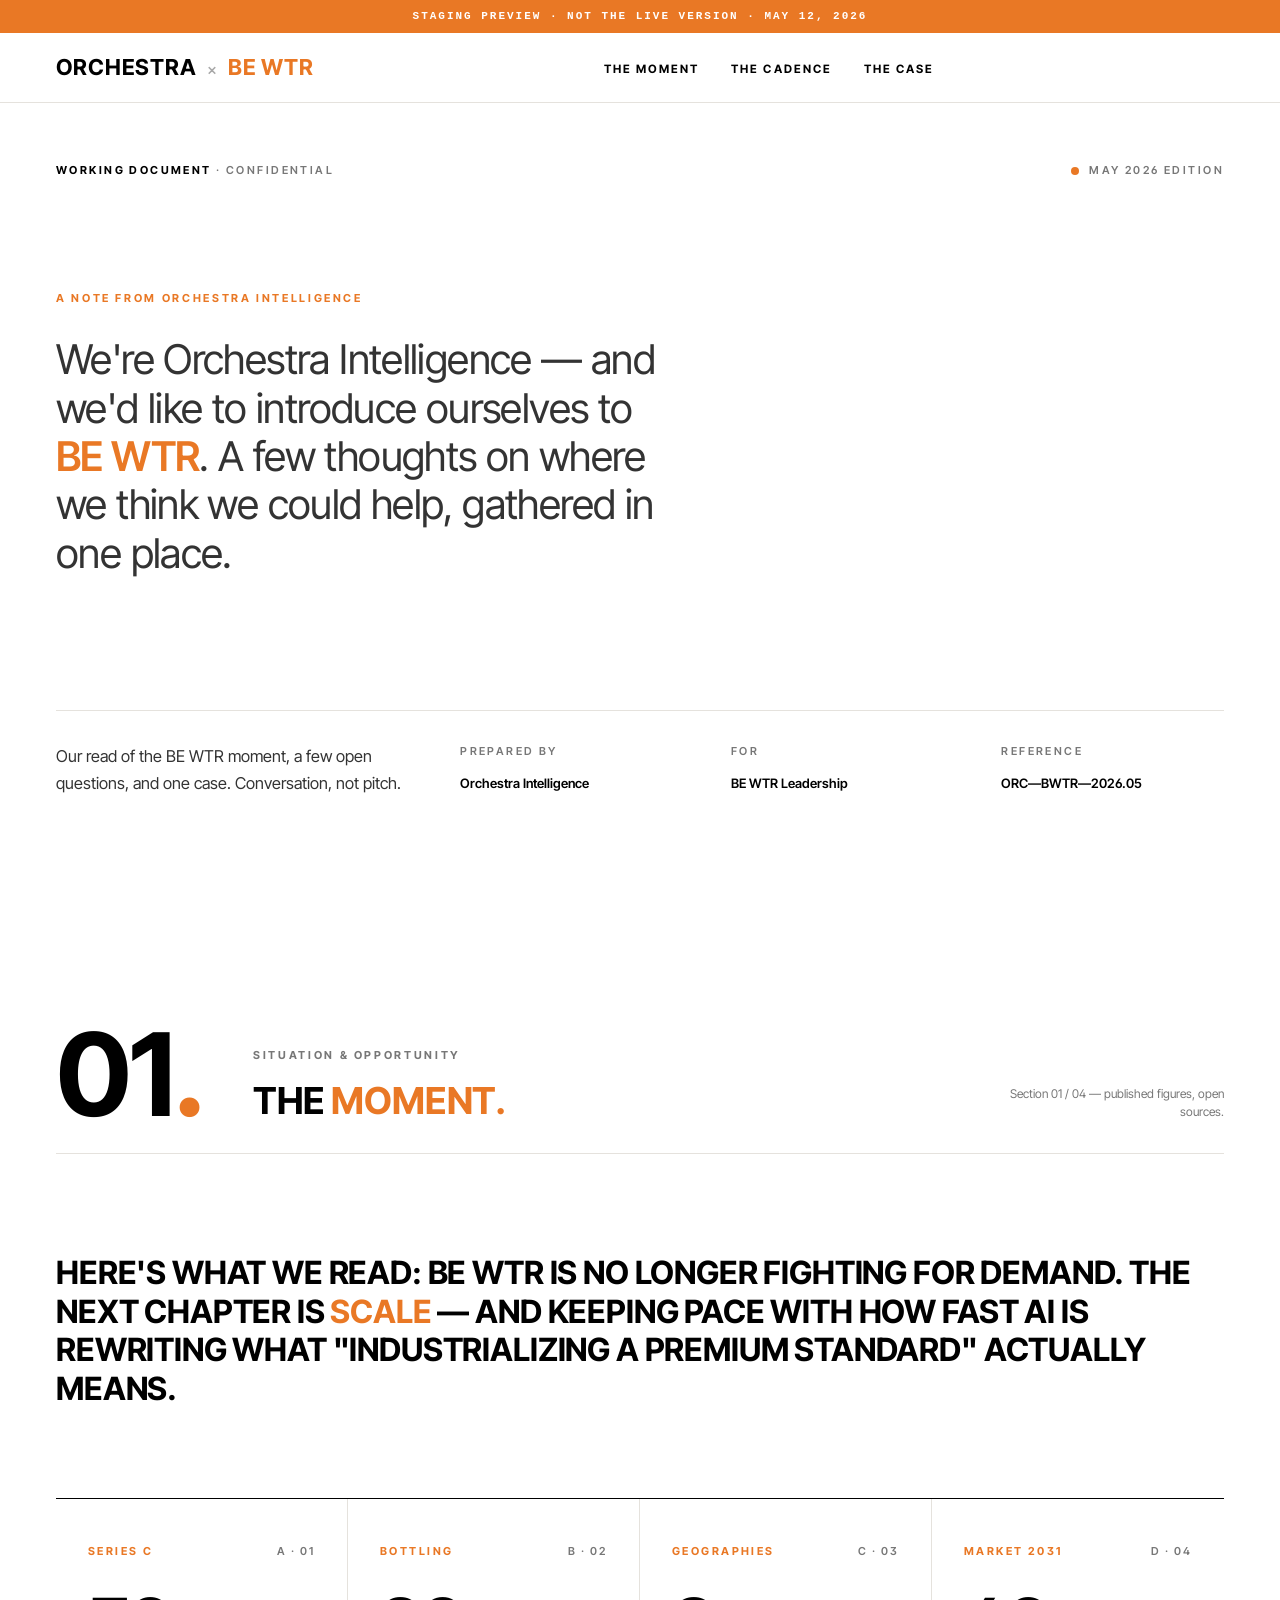
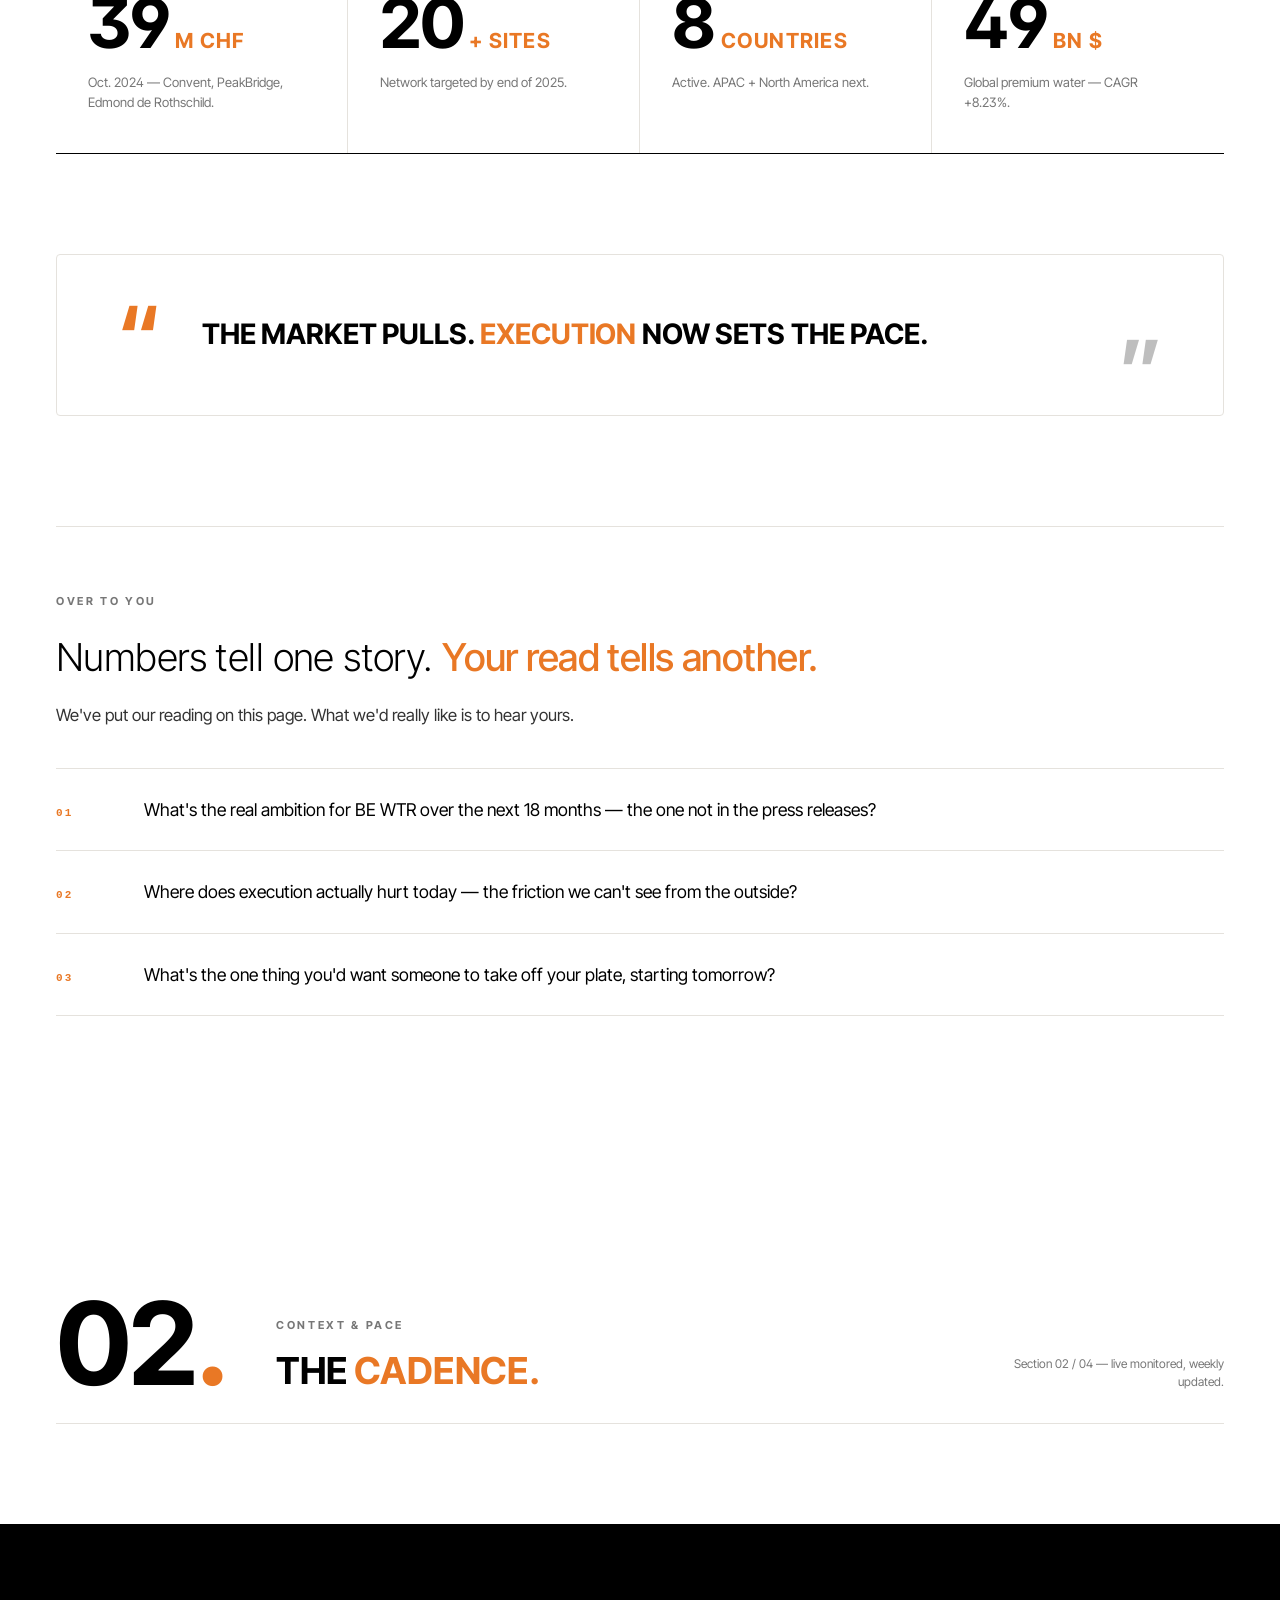
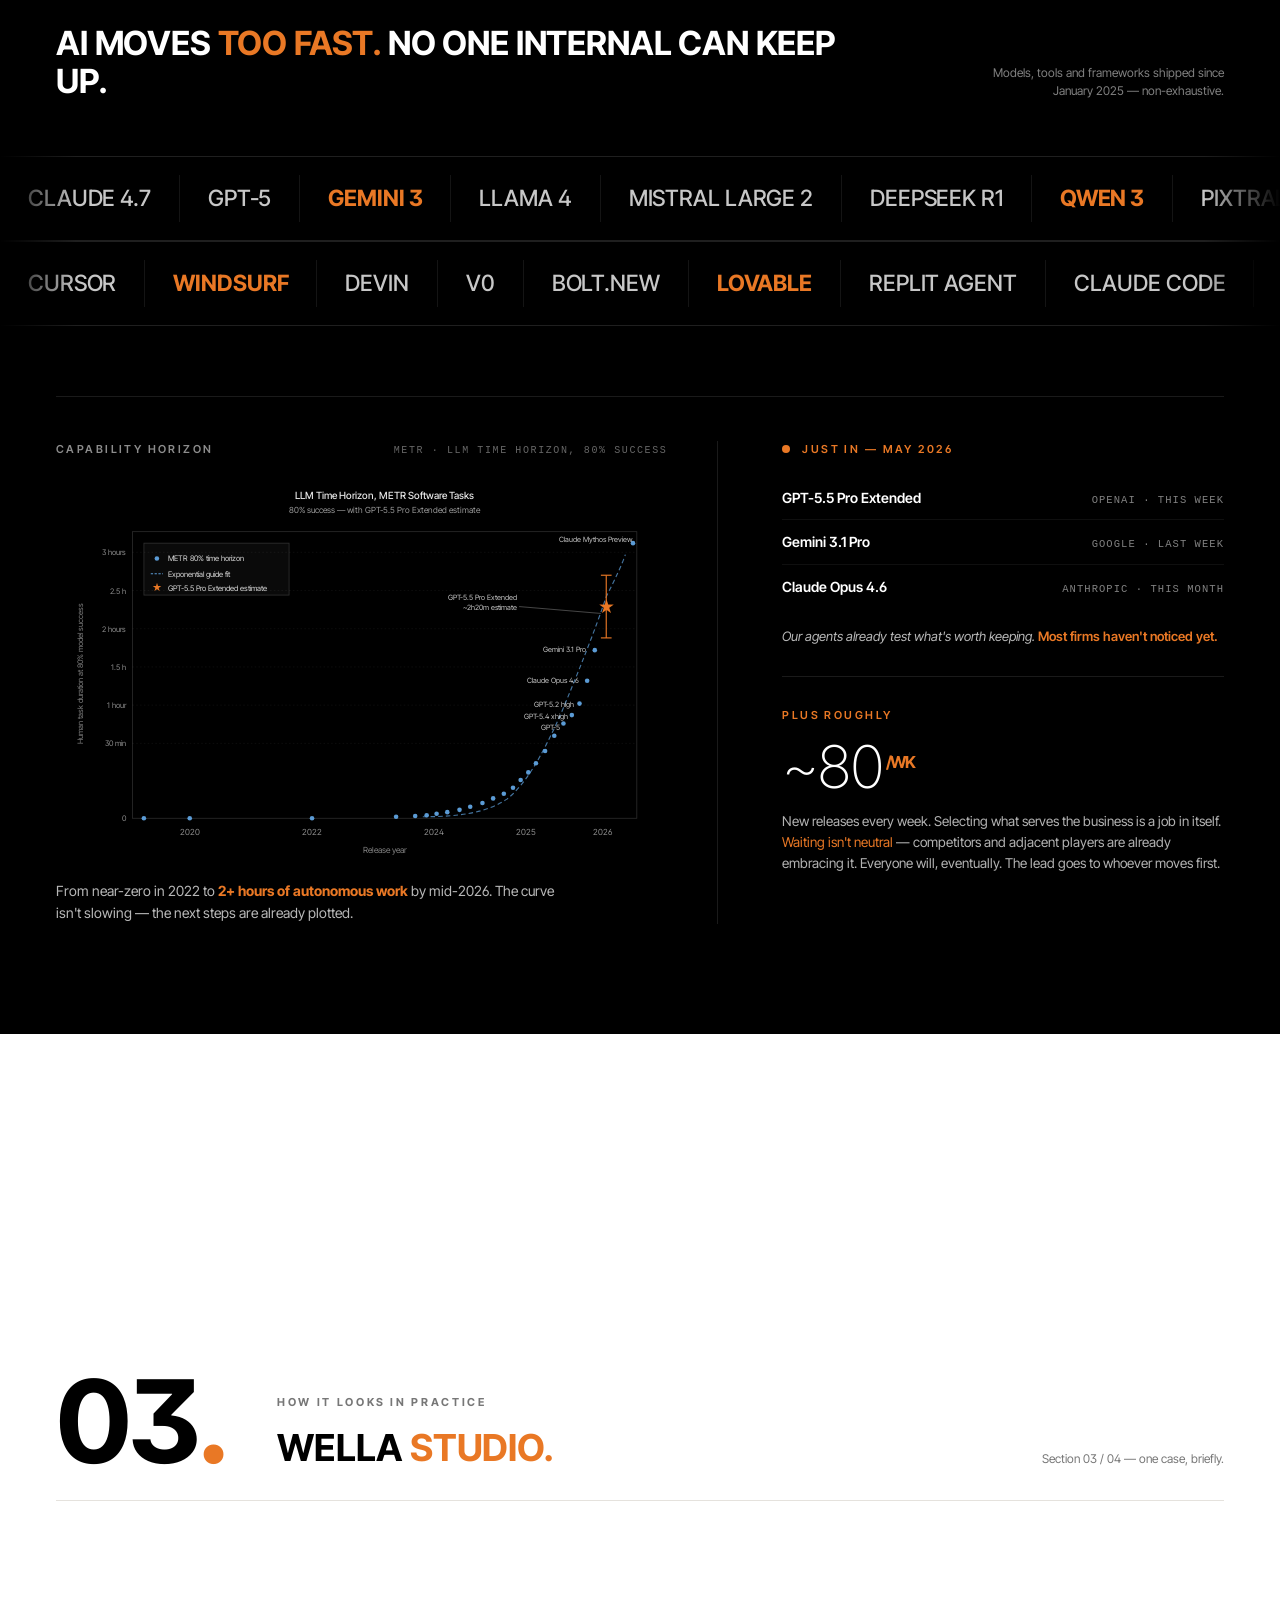
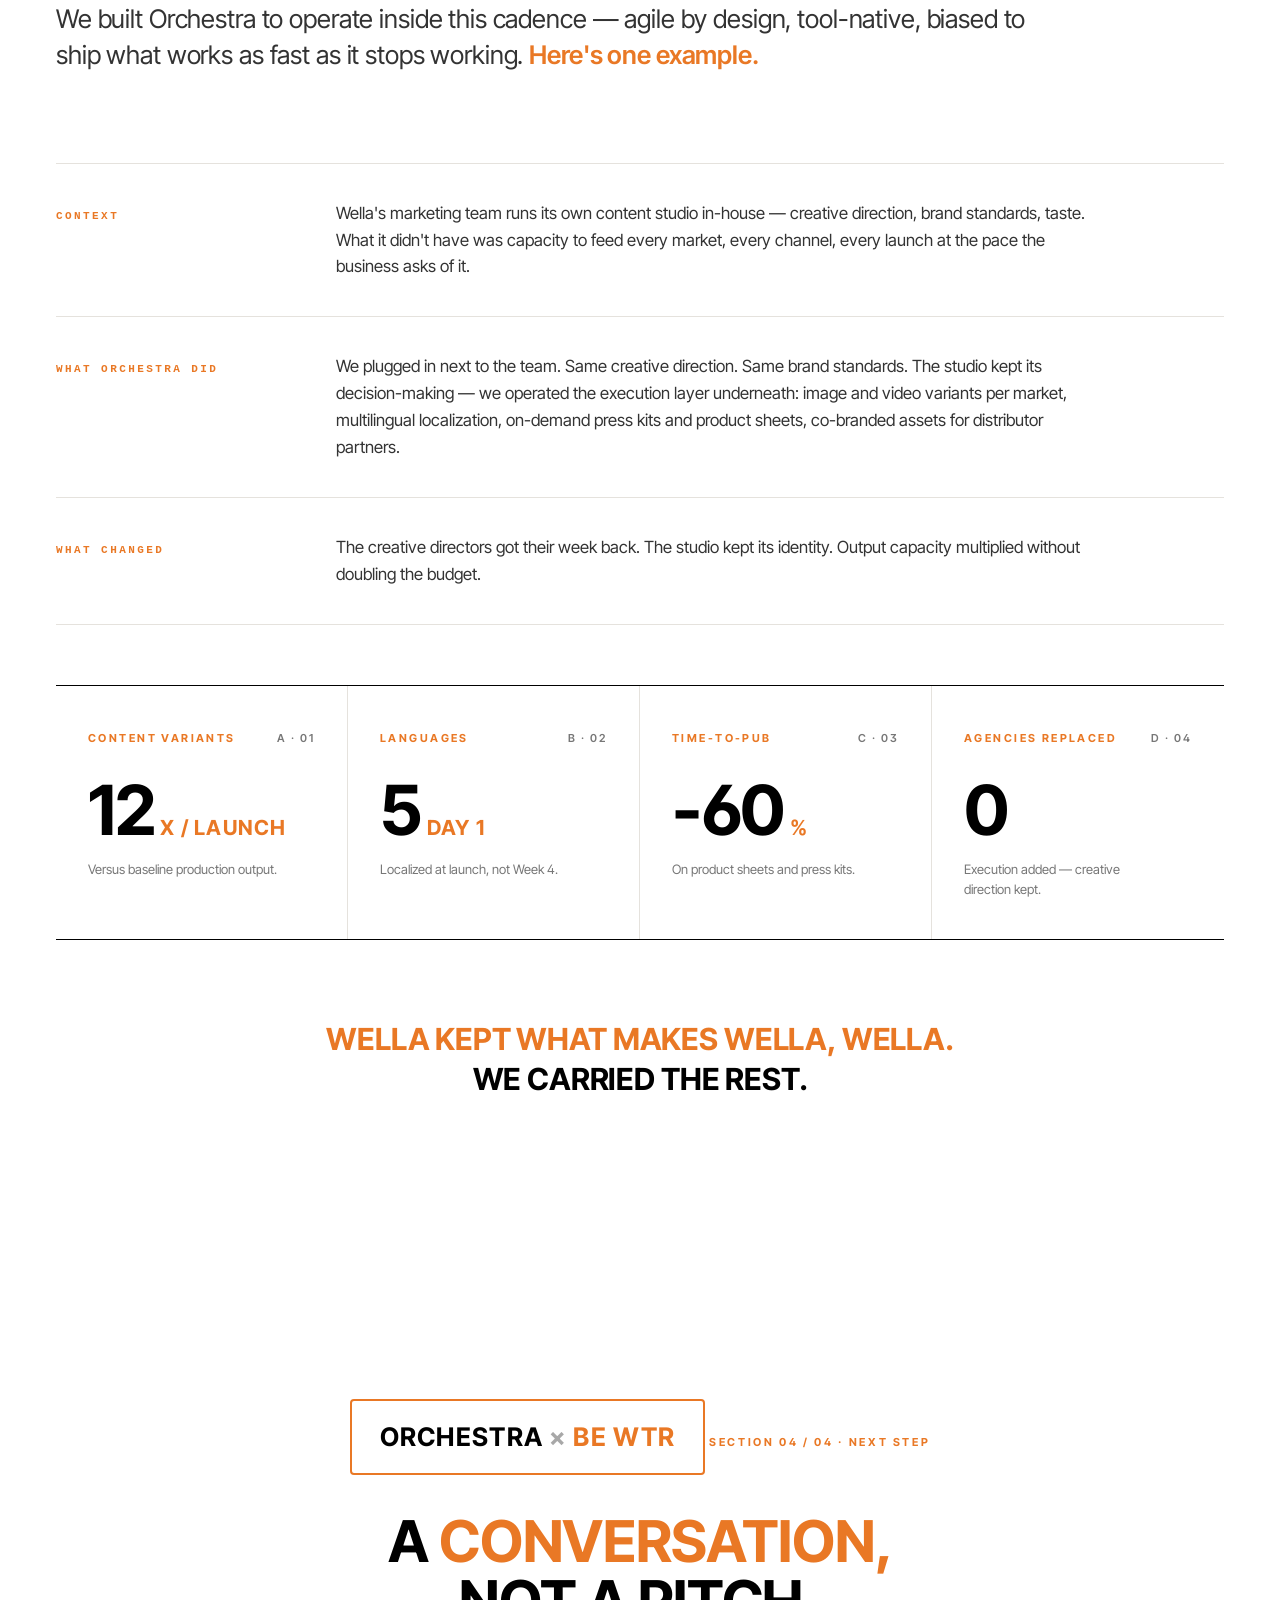
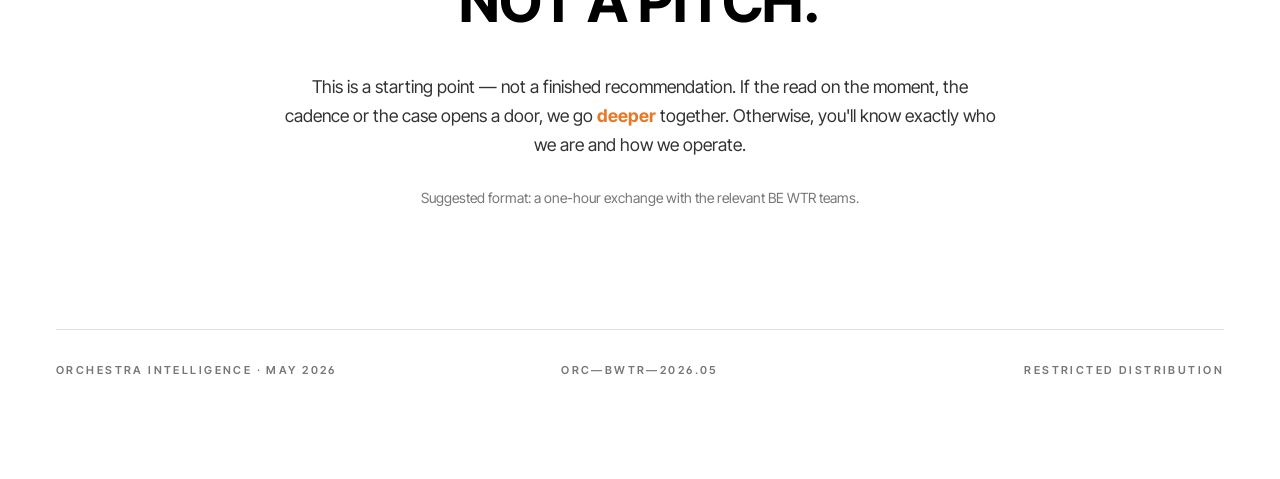
==== staging.html @ feaa6db1 "staging: new 4-block structure (Moment+open Q, Cadence, Wella Studio case, Conversation)" ====
<!DOCTYPE html>
<html lang="en">
<head>
<meta charset="UTF-8">
<meta name="viewport" content="width=device-width, initial-scale=1.0">
<title>Orchestra × BE WTR — Staging</title>
<link rel="preconnect" href="https://fonts.googleapis.com">
<link rel="preconnect" href="https://fonts.gstatic.com" crossorigin>
<link href="https://fonts.googleapis.com/css2?family=Inter+Tight:wght@300;400;500;600;700;800&display=swap" rel="stylesheet">
<link rel="stylesheet" href="styles.css">
<style>
  .hero-visual {
    background: #111 url("bewtr-hero-cropped.png") center 30% / cover no-repeat !important;
  }
  .hero-visual::before, .hero-visual .bottle, .hero-visual .glass { display: none !important; }
  .hero-visual .ph-tag { background: rgba(255,255,255,0.92); color: #000; }

  .hero-title--soft {
    font-weight: 400 !important;
    text-transform: none !important;
    font-size: clamp(1.8rem, 3.2vw, 3rem) !important;
    line-height: 1.18 !important;
    letter-spacing: -0.015em !important;
    max-width: 920px;
    color: var(--ink-soft) !important;
  }
  .hero-title--soft .accent {
    font-weight: 600 !important;
    color: var(--orange) !important;
  }

  /* === STAGING-ONLY ADDITIONS === */
  /* Open question (end of Moment) */
  .open-question { margin-top: 110px; padding-top: 60px; border-top: 1px solid var(--line); }
  .open-question .eyebrow { display: inline-block; margin-bottom: 24px; }
  .open-question h3 {
    font-family: 'Inter Tight', sans-serif;
    font-weight: 300;
    font-size: clamp(1.6rem, 3vw, 2.4rem);
    line-height: 1.2;
    letter-spacing: -0.015em;
    margin-bottom: 22px;
    color: var(--ink);
    max-width: 920px;
  }
  .open-question h3 .accent { color: var(--orange); font-weight: 500; }
  .open-question > p {
    font-size: 1.05rem;
    line-height: 1.55;
    color: var(--ink-soft);
    margin-bottom: 40px;
    max-width: 680px;
  }
  .open-question ul {
    list-style: none;
    border-top: 1px solid var(--line);
    margin: 0;
    padding: 0;
  }
  .open-question ul li {
    padding: 28px 0;
    border-bottom: 1px solid var(--line);
    display: grid;
    grid-template-columns: 60px 1fr;
    gap: 28px;
    align-items: baseline;
    font-size: 1.1rem;
    line-height: 1.45;
    color: var(--ink);
  }
  .open-question .q-num {
    font-family: 'JetBrains Mono', monospace;
    font-size: 11px;
    letter-spacing: 0.2em;
    color: var(--orange);
    font-weight: 700;
  }

  /* Why Orchestra transition */
  .why-orchestra {
    font-family: 'Inter Tight', sans-serif;
    font-size: clamp(1.2rem, 2vw, 1.6rem);
    font-weight: 400;
    line-height: 1.4;
    letter-spacing: -0.005em;
    color: var(--ink-soft);
    margin: 0 0 90px;
    max-width: 980px;
  }
  .why-orchestra .accent { color: var(--orange); font-weight: 600; }

  /* Case body */
  .case-body { margin: 0 0 60px; border-top: 1px solid var(--line); }
  .case-row {
    display: grid;
    grid-template-columns: 220px 1fr;
    gap: 60px;
    padding: 36px 0;
    border-bottom: 1px solid var(--line);
    align-items: baseline;
  }
  .case-row .case-lab {
    font-family: 'JetBrains Mono', monospace;
    font-size: 11px;
    letter-spacing: 0.22em;
    text-transform: uppercase;
    color: var(--orange);
    font-weight: 700;
  }
  .case-row p {
    font-size: 1.05rem;
    line-height: 1.6;
    color: var(--ink-soft);
    max-width: 760px;
    margin: 0;
  }

  /* Case closer */
  .case-closer {
    font-family: 'Inter Tight', sans-serif;
    font-size: clamp(1.4rem, 2.4vw, 1.9rem);
    font-weight: 700;
    text-transform: uppercase;
    letter-spacing: -0.005em;
    line-height: 1.3;
    text-align: center;
    max-width: 900px;
    margin: 80px auto 0;
    color: var(--ink);
  }
  .case-closer .accent { color: var(--orange); }

  /* Staging banner */
  .staging-banner {
    position: fixed; top: 0; left: 0; right: 0; z-index: 100;
    background: var(--orange);
    color: #fff;
    padding: 8px 56px;
    font-family: 'JetBrains Mono', monospace;
    font-size: 11px;
    letter-spacing: 0.18em;
    text-transform: uppercase;
    text-align: center;
    font-weight: 700;
  }
  body.has-staging-banner { padding-top: 32px; }
  .has-staging-banner .nav { top: 32px; }

  /* Mobile responsive */
  @media (max-width: 768px) {
    .open-question ul li { grid-template-columns: 40px 1fr; gap: 16px; }
    .case-row { grid-template-columns: 1fr; gap: 16px; }
  }
</style>
</head>
<body class="has-staging-banner">

<div class="staging-banner">STAGING PREVIEW · NOT THE LIVE VERSION · MAY 12, 2026</div>

<nav class="nav">
  <div class="brand">
    <span class="ork">ORCHESTRA</span>
    <span class="x">×</span>
    <span class="bw">BE WTR</span>
  </div>
  <ul>
    <li><a href="#moment" data-link="moment">The Moment</a></li>
    <li><a href="#cadence" data-link="cadence">The Cadence</a></li>
    <li><a href="#case" data-link="case">The Case</a></li>
  </ul>
  <span></span>
</nav>

<div class="wrap">

  <header class="hero">
    <div class="hero-top">
      <span class="crumb"><b>WORKING DOCUMENT</b> · CONFIDENTIAL</span>
      <span></span>
      <span class="live"><span class="pulse"></span>MAY 2026 EDITION</span>
    </div>

    <div class="hero-grid">
      <div>
        <span class="eyebrow" style="margin-bottom: 28px; display: inline-block;">A NOTE FROM ORCHESTRA INTELLIGENCE</span>
        <h1 class="hero-title hero-title--soft">
          We're Orchestra Intelligence — and we'd like to introduce ourselves to <span class="accent">BE WTR</span>. A few thoughts on where we think we could help, gathered in one place.
        </h1>
      </div>
    </div>

    <div class="hero-bottom">
      <p class="lead">
        Our read of the BE WTR moment, a few open questions, and one case. Conversation, not pitch.
      </p>
      <div class="cell">
        <span class="lab">Prepared by</span>
        <span class="val">Orchestra Intelligence</span>
      </div>
      <div class="cell">
        <span class="lab">For</span>
        <span class="val">BE WTR Leadership</span>
      </div>
      <div class="cell">
        <span class="lab">Reference</span>
        <span class="val">ORC—BWTR—2026.05</span>
      </div>
    </div>
  </header>

  <section id="moment">
    <div class="section-head reveal">
      <div class="num">01<span class="dot">.</span></div>
      <div>
        <span class="eyebrow muted label">SITUATION &amp; OPPORTUNITY</span>
        <h2 class="title">THE <span class="accent">MOMENT.</span></h2>
      </div>
      <div class="meta">Section 01 / 04 — published figures, open sources.</div>
    </div>

    <p class="moment-intro reveal">
      Here's what we read: BE WTR is no longer fighting for demand. The next chapter is <span class="accent">scale</span> — and keeping pace with how fast AI is rewriting what "industrializing a premium standard" actually means.
    </p>

    <div class="stats-grid reveal">
      <div class="stat">
        <div class="head"><span class="lab">SERIES C</span><span class="ix">A · 01</span></div>
        <div class="num">39<sup>M CHF</sup></div>
        <div class="desc">Oct. 2024 — Convent, PeakBridge, Edmond de Rothschild.</div>
      </div>
      <div class="stat">
        <div class="head"><span class="lab">BOTTLING</span><span class="ix">B · 02</span></div>
        <div class="num">20<sup>+ SITES</sup></div>
        <div class="desc">Network targeted by end of 2025.</div>
      </div>
      <div class="stat">
        <div class="head"><span class="lab">GEOGRAPHIES</span><span class="ix">C · 03</span></div>
        <div class="num">8<sup>COUNTRIES</sup></div>
        <div class="desc">Active. APAC + North America next.</div>
      </div>
      <div class="stat">
        <div class="head"><span class="lab">MARKET 2031</span><span class="ix">D · 04</span></div>
        <div class="num">49<sup>BN $</sup></div>
        <div class="desc">Global premium water — CAGR +8.23%.</div>
      </div>
    </div>

    <div class="moment-pull reveal">
      <div class="glyph-l">“</div>
      <p>THE MARKET PULLS. <span class="accent">EXECUTION</span> NOW SETS THE PACE.</p>
      <div class="glyph-r">“</div>
    </div>

    <div class="open-question reveal">
      <span class="eyebrow muted label">OVER TO YOU</span>
      <h3>Numbers tell one story. <span class="accent">Your read tells another.</span></h3>
      <p>We've put our reading on this page. What we'd really like is to hear yours.</p>
      <ul>
        <li><span class="q-num">01</span> What's the real ambition for BE WTR over the next 18 months — the one not in the press releases?</li>
        <li><span class="q-num">02</span> Where does execution actually hurt today — the friction we can't see from the outside?</li>
        <li><span class="q-num">03</span> What's the one thing you'd want someone to take off your plate, starting tomorrow?</li>
      </ul>
    </div>
  </section>

  <section id="cadence">
    <div class="section-head reveal">
      <div class="num">02<span class="dot">.</span></div>
      <div>
        <span class="eyebrow muted label">CONTEXT &amp; PACE</span>
        <h2 class="title">THE <span class="accent">CADENCE.</span></h2>
      </div>
      <div class="meta">Section 02 / 04 — live monitored, weekly updated.</div>
    </div>

    <div class="cadence-block dark-block">
      <div class="cadence-head reveal">
        <h3>AI MOVES <span class="accent">TOO FAST.</span> NO ONE INTERNAL CAN KEEP UP.</h3>
        <div class="meta">Models, tools and frameworks shipped since January 2025 — non-exhaustive.</div>
      </div>

      <div class="marquee">
        <div class="marquee-track">
          <span class="marquee-item">Claude 4.7</span><span class="marquee-item">GPT-5</span><span class="marquee-item accent">Gemini 3</span><span class="marquee-item">Llama 4</span><span class="marquee-item">Mistral Large 2</span><span class="marquee-item">DeepSeek R1</span><span class="marquee-item accent">Qwen 3</span><span class="marquee-item">Pixtral</span><span class="marquee-item">Nemotron 70B</span><span class="marquee-item">Phi-4</span><span class="marquee-item accent">Grok 4</span><span class="marquee-item">Command R+</span><span class="marquee-item">o3</span><span class="marquee-item">Sora</span><span class="marquee-item accent">Runway Gen-3</span><span class="marquee-item">Veo 3</span><span class="marquee-item">Kling 2</span><span class="marquee-item">Pika 2</span><span class="marquee-item">Hailuo</span><span class="marquee-item accent">Midjourney v7</span><span class="marquee-item">Flux.1 Pro</span><span class="marquee-item">Ideogram 3</span><span class="marquee-item">Recraft V3</span><span class="marquee-item">Suno v4</span><span class="marquee-item accent">ElevenLabs v3</span><span class="marquee-item">Claude 4.7</span><span class="marquee-item">GPT-5</span><span class="marquee-item accent">Gemini 3</span><span class="marquee-item">Llama 4</span><span class="marquee-item">Mistral Large 2</span><span class="marquee-item">DeepSeek R1</span><span class="marquee-item accent">Qwen 3</span><span class="marquee-item">Pixtral</span><span class="marquee-item">Nemotron 70B</span><span class="marquee-item">Phi-4</span><span class="marquee-item accent">Grok 4</span><span class="marquee-item">Command R+</span><span class="marquee-item">o3</span><span class="marquee-item">Sora</span><span class="marquee-item accent">Runway Gen-3</span><span class="marquee-item">Veo 3</span><span class="marquee-item">Kling 2</span><span class="marquee-item">Pika 2</span><span class="marquee-item">Hailuo</span><span class="marquee-item accent">Midjourney v7</span><span class="marquee-item">Flux.1 Pro</span><span class="marquee-item">Ideogram 3</span><span class="marquee-item">Recraft V3</span><span class="marquee-item">Suno v4</span><span class="marquee-item accent">ElevenLabs v3</span>
        </div>
      </div>

      <div class="marquee">
        <div class="marquee-track reverse">
          <span class="marquee-item">Cursor</span><span class="marquee-item accent">Windsurf</span><span class="marquee-item">Devin</span><span class="marquee-item">v0</span><span class="marquee-item">bolt.new</span><span class="marquee-item accent">Lovable</span><span class="marquee-item">Replit Agent</span><span class="marquee-item">Claude Code</span><span class="marquee-item">LangGraph</span><span class="marquee-item accent">CrewAI</span><span class="marquee-item">AutoGen</span><span class="marquee-item">Mastra</span><span class="marquee-item">Letta</span><span class="marquee-item accent">Pinecone</span><span class="marquee-item">Weaviate</span><span class="marquee-item">Qdrant</span><span class="marquee-item">Perplexity Pro</span><span class="marquee-item accent">Glean</span><span class="marquee-item">Notion AI</span><span class="marquee-item">Granola</span><span class="marquee-item">Modal</span><span class="marquee-item accent">MCP</span><span class="marquee-item">Realtime API</span><span class="marquee-item">Cartesia</span><span class="marquee-item">Vapi</span><span class="marquee-item">Cursor</span><span class="marquee-item accent">Windsurf</span><span class="marquee-item">Devin</span><span class="marquee-item">v0</span><span class="marquee-item">bolt.new</span><span class="marquee-item accent">Lovable</span><span class="marquee-item">Replit Agent</span><span class="marquee-item">Claude Code</span><span class="marquee-item">LangGraph</span><span class="marquee-item accent">CrewAI</span><span class="marquee-item">AutoGen</span><span class="marquee-item">Mastra</span><span class="marquee-item">Letta</span><span class="marquee-item accent">Pinecone</span><span class="marquee-item">Weaviate</span><span class="marquee-item">Qdrant</span><span class="marquee-item">Perplexity Pro</span><span class="marquee-item accent">Glean</span><span class="marquee-item">Notion AI</span><span class="marquee-item">Granola</span><span class="marquee-item">Modal</span><span class="marquee-item accent">MCP</span><span class="marquee-item">Realtime API</span><span class="marquee-item">Cartesia</span><span class="marquee-item">Vapi</span>
        </div>
      </div>

      <div class="cadence-bottom reveal">
        <div class="cadence-bottom-left">
          <div class="cadence-curve">
            <div class="curve-head">
              <span class="lab">CAPABILITY HORIZON</span>
              <span class="meta">METR · LLM time horizon, 80% success</span>
            </div>
            <svg viewBox="0 0 800 500" preserveAspectRatio="xMidYMid meet" xmlns="http://www.w3.org/2000/svg" aria-label="METR LLM Time Horizon chart">
              <text x="430" y="22" text-anchor="middle" fill="rgba(255,255,255,0.9)" font-size="13" font-family="Inter Tight, sans-serif" font-weight="500">LLM Time Horizon, METR Software Tasks</text>
              <text x="430" y="40" text-anchor="middle" fill="rgba(255,255,255,0.6)" font-size="11" font-family="Inter Tight, sans-serif">80% success — with GPT-5.5 Pro Extended estimate</text>
              <rect x="100" y="65" width="660" height="375" fill="none" stroke="rgba(255,255,255,0.18)" stroke-width="1"/>
              <g stroke="rgba(255,255,255,0.07)" stroke-dasharray="2,3" stroke-width="1">
                <line x1="100" y1="92" x2="760" y2="92"/>
                <line x1="100" y1="142" x2="760" y2="142"/>
                <line x1="100" y1="192" x2="760" y2="192"/>
                <line x1="100" y1="242" x2="760" y2="242"/>
                <line x1="100" y1="292" x2="760" y2="292"/>
                <line x1="100" y1="342" x2="760" y2="342"/>
              </g>
              <g fill="rgba(255,255,255,0.55)" font-size="10" font-family="Inter Tight, sans-serif" text-anchor="end">
                <text x="92" y="96">3 hours</text>
                <text x="92" y="146">2.5 h</text>
                <text x="92" y="196">2 hours</text>
                <text x="92" y="246">1.5 h</text>
                <text x="92" y="296">1 hour</text>
                <text x="92" y="346">30 min</text>
                <text x="92" y="443">0</text>
              </g>
              <text transform="translate(35,250) rotate(-90)" fill="rgba(255,255,255,0.5)" font-size="10" font-family="Inter Tight, sans-serif" text-anchor="middle">Human task duration at 80% model success</text>
              <g fill="rgba(255,255,255,0.55)" font-size="11" font-family="Inter Tight, sans-serif" text-anchor="middle">
                <text x="175" y="462">2020</text>
                <text x="335" y="462">2022</text>
                <text x="495" y="462">2024</text>
                <text x="615" y="462">2025</text>
                <text x="715" y="462">2026</text>
              </g>
              <text x="430" y="486" fill="rgba(255,255,255,0.5)" font-size="11" font-family="Inter Tight, sans-serif" text-anchor="middle">Release year</text>
              <path d="M 480 438 C 530 438, 565 432, 590 415 C 615 395, 635 360, 660 305 C 685 245, 705 195, 720 150 C 730 130, 740 110, 745 95" stroke="#5B9BD5" stroke-width="1.5" fill="none" stroke-dasharray="6,4" opacity="0.75"/>
              <g fill="#5B9BD5">
                <circle cx="115" cy="440" r="3"/>
                <circle cx="175" cy="440" r="3"/>
                <circle cx="335" cy="440" r="3"/>
                <circle cx="445" cy="438" r="3"/>
                <circle cx="470" cy="437" r="3"/>
                <circle cx="485" cy="436" r="3"/>
                <circle cx="498" cy="434" r="3"/>
                <circle cx="512" cy="432" r="3"/>
                <circle cx="528" cy="429" r="3"/>
                <circle cx="542" cy="425" r="3"/>
                <circle cx="558" cy="420" r="3"/>
                <circle cx="572" cy="414" r="3"/>
                <circle cx="586" cy="408" r="3"/>
                <circle cx="598" cy="400" r="3"/>
                <circle cx="608" cy="390" r="3"/>
                <circle cx="618" cy="380" r="3"/>
                <circle cx="628" cy="368" r="3"/>
                <circle cx="640" cy="352" r="3"/>
                <circle cx="652" cy="332" r="3"/>
                <circle cx="664" cy="316" r="3"/>
                <circle cx="675" cy="305" r="3"/>
                <circle cx="685" cy="290" r="3"/>
                <circle cx="695" cy="260" r="3"/>
                <circle cx="705" cy="220" r="3"/>
                <circle cx="755" cy="80" r="3"/>
              </g>
              <line x1="720" y1="122" x2="720" y2="204" stroke="#E97825" stroke-width="1.5"/>
              <line x1="713" y1="122" x2="727" y2="122" stroke="#E97825" stroke-width="1.5"/>
              <line x1="713" y1="204" x2="727" y2="204" stroke="#E97825" stroke-width="1.5"/>
              <text x="720" y="172" fill="#E97825" font-size="22" font-weight="bold" text-anchor="middle">★</text>
              <g fill="rgba(255,255,255,0.78)" font-size="9.5" font-family="Inter Tight, sans-serif" text-anchor="end">
                <text x="755" y="78">Claude Mythos Preview</text>
                <text x="693" y="223">Gemini 3.1 Pro</text>
                <text x="685" y="263">Claude Opus 4.6</text>
                <text x="678" y="295">GPT-5.2 high</text>
                <text x="670" y="310">GPT-5.4 xhigh</text>
                <text x="660" y="325">GPT-5</text>
              </g>
              <text x="603" y="155" fill="rgba(255,255,255,0.78)" font-size="9.5" font-family="Inter Tight, sans-serif" text-anchor="end">GPT-5.5 Pro Extended</text>
              <text x="603" y="168" fill="rgba(255,255,255,0.78)" font-size="9.5" font-family="Inter Tight, sans-serif" text-anchor="end">~2h20m estimate</text>
              <line x1="606" y1="163" x2="713" y2="172" stroke="rgba(255,255,255,0.45)" stroke-width="0.8"/>
              <rect x="115" y="80" width="190" height="68" fill="rgba(255,255,255,0.04)" stroke="rgba(255,255,255,0.18)" stroke-width="1"/>
              <circle cx="132" cy="100" r="3" fill="#5B9BD5"/>
              <text x="146" y="104" fill="rgba(255,255,255,0.85)" font-size="10" font-family="Inter Tight, sans-serif">METR 80% time horizon</text>
              <line x1="124" y1="120" x2="140" y2="120" stroke="#5B9BD5" stroke-width="1.5" stroke-dasharray="3,2"/>
              <text x="146" y="124" fill="rgba(255,255,255,0.85)" font-size="10" font-family="Inter Tight, sans-serif">Exponential guide fit</text>
              <text x="132" y="142" fill="#E97825" font-size="13" font-weight="bold" text-anchor="middle">★</text>
              <text x="146" y="142" fill="rgba(255,255,255,0.85)" font-size="10" font-family="Inter Tight, sans-serif">GPT-5.5 Pro Extended estimate</text>
            </svg>
            <p class="curve-caption">From near-zero in 2022 to <span class="accent">2+ hours of autonomous work</span> by mid-2026. The curve isn't slowing — the next steps are already plotted.</p>
          </div>
        </div>
        <div class="cadence-bottom-right">
          <div class="just-in">
            <div class="just-in-head">
              <span class="pulse"></span>
              <span class="lab">JUST IN — MAY 2026</span>
            </div>
            <ul>
              <li><b>GPT-5.5 Pro Extended</b><span>OpenAI · this week</span></li>
              <li><b>Gemini 3.1 Pro</b><span>Google · last week</span></li>
              <li><b>Claude Opus 4.6</b><span>Anthropic · this month</span></li>
            </ul>
            <p class="hint">Our agents already test what's worth keeping. <span class="accent">Most firms haven't noticed yet.</span></p>
          </div>
          <div class="impact-summary">
            <span class="lab">PLUS ROUGHLY</span>
            <div class="big">~80<sup>/WK</sup></div>
            <p>New releases every week. Selecting what serves the business is a job in itself. <span class="accent">Waiting isn't neutral</span> — competitors and adjacent players are already embracing it. Everyone will, eventually. The lead goes to whoever moves first.</p>
          </div>
        </div>
      </div>
    </div>
  </section>

  <section id="case">
    <div class="section-head reveal">
      <div class="num">03<span class="dot">.</span></div>
      <div>
        <span class="eyebrow muted label">HOW IT LOOKS IN PRACTICE</span>
        <h2 class="title">WELLA <span class="accent">STUDIO.</span></h2>
      </div>
      <div class="meta">Section 03 / 04 — one case, briefly.</div>
    </div>

    <p class="why-orchestra reveal">
      We built Orchestra to operate inside this cadence — agile by design, tool-native, biased to ship what works as fast as it stops working. <span class="accent">Here's one example.</span>
    </p>

    <div class="case-body reveal">
      <div class="case-row">
        <span class="case-lab">CONTEXT</span>
        <div class="case-text">
          <p>Wella's marketing team runs its own content studio in-house — creative direction, brand standards, taste. What it didn't have was capacity to feed every market, every channel, every launch at the pace the business asks of it.</p>
        </div>
      </div>
      <div class="case-row">
        <span class="case-lab">WHAT ORCHESTRA DID</span>
        <div class="case-text">
          <p>We plugged in next to the team. Same creative direction. Same brand standards. The studio kept its decision-making — we operated the execution layer underneath: image and video variants per market, multilingual localization, on-demand press kits and product sheets, co-branded assets for distributor partners.</p>
        </div>
      </div>
      <div class="case-row">
        <span class="case-lab">WHAT CHANGED</span>
        <div class="case-text">
          <p>The creative directors got their week back. The studio kept its identity. Output capacity multiplied without doubling the budget.</p>
        </div>
      </div>
    </div>

    <div class="stats-grid reveal">
      <div class="stat">
        <div class="head"><span class="lab">CONTENT VARIANTS</span><span class="ix">A · 01</span></div>
        <div class="num">12<sup>X / LAUNCH</sup></div>
        <div class="desc">Versus baseline production output.</div>
      </div>
      <div class="stat">
        <div class="head"><span class="lab">LANGUAGES</span><span class="ix">B · 02</span></div>
        <div class="num">5<sup>DAY 1</sup></div>
        <div class="desc">Localized at launch, not Week 4.</div>
      </div>
      <div class="stat">
        <div class="head"><span class="lab">TIME-TO-PUB</span><span class="ix">C · 03</span></div>
        <div class="num">-60<sup>%</sup></div>
        <div class="desc">On product sheets and press kits.</div>
      </div>
      <div class="stat">
        <div class="head"><span class="lab">AGENCIES REPLACED</span><span class="ix">D · 04</span></div>
        <div class="num">0</div>
        <div class="desc">Execution added — creative direction kept.</div>
      </div>
    </div>

    <p class="case-closer reveal">
      <span class="accent">Wella kept what makes Wella, Wella.</span><br>We carried the rest.
    </p>
  </section>

  <section class="closing" id="closing">
    <div class="water-mark reveal"><span class="ork">ORCHESTRA</span><span class="x">×</span>BE WTR</div>
    <span class="eyebrow reveal">SECTION 04 / 04 · NEXT STEP</span>
    <h2 class="reveal">A <span class="accent">CONVERSATION,</span><br>NOT A PITCH.</h2>
    <p class="reveal">
      This is a starting point — not a finished recommendation. If the read on the moment, the cadence or the case opens a door, we go <span class="accent">deeper</span> together. Otherwise, you'll know exactly who we are and how we operate.
    </p>
    <p class="sub-note reveal">
      Suggested format: a one-hour exchange with the relevant BE WTR teams.
    </p>

    <div class="closing-meta">
      <span class="lab">ORCHESTRA INTELLIGENCE · MAY 2026</span>
      <span class="center lab">ORC—BWTR—2026.05</span>
      <span class="lab end">RESTRICTED DISTRIBUTION</span>
    </div>
  </section>

</div>

<script>
  const sections = document.querySelectorAll('section[id]');
  const navLinks = document.querySelectorAll('.nav a[data-link]');
  const navObserver = new IntersectionObserver(entries => {
    entries.forEach(entry => {
      if (entry.isIntersecting) {
        navLinks.forEach(l => l.classList.remove('active'));
        const active = document.querySelector(`.nav a[data-link="${entry.target.id}"]`);
        if (active) active.classList.add('active');
      }
    });
  }, { rootMargin: '-40% 0px -55% 0px' });
  sections.forEach(s => navObserver.observe(s));

  const revealObserver = new IntersectionObserver(entries => {
    entries.forEach(entry => {
      if (entry.isIntersecting) {
        entry.target.classList.add('in');
        revealObserver.unobserve(entry.target);
      }
    });
  }, { threshold: 0.1, rootMargin: '0px 0px -50px 0px' });
  document.querySelectorAll('.reveal').forEach(el => revealObserver.observe(el));
</script>

</body>
</html>
---- styles.css ----
:root {
  --bg: #FFFFFF;
  --bg-2: #FAF8F5;
  --bg-3: #F2EFE9;
  --ink: #000000;
  --ink-2: #1A1A1A;
  --ink-soft: #333333;
  --muted: #777777;
  --muted-2: #A8A8A8;
  --line: #E5E2DD;
  --line-2: #CFCBC3;
  --orange: #E97825;
  --orange-2: #C95E12;
  --orange-soft: #F4C9A6;
  --orange-pale: #FBEFE2;
}

* { box-sizing: border-box; margin: 0; padding: 0; }
html { scroll-behavior: smooth; }
body {
  background: var(--bg);
  color: var(--ink);
  font-family: 'Inter Tight', -apple-system, system-ui, sans-serif;
  font-weight: 400;
  line-height: 1.55;
  -webkit-font-smoothing: antialiased;
  overflow-x: hidden;
  font-feature-settings: "ss01", "kern";
}

.wrap { max-width: 1480px; margin: 0 auto; padding: 0 56px; position: relative; }

.eyebrow {
  font-size: 11px;
  letter-spacing: 0.24em;
  text-transform: uppercase;
  font-weight: 700;
  color: var(--orange);
}
.eyebrow.muted { color: var(--muted); }
.lab {
  font-size: 11px;
  letter-spacing: 0.22em;
  text-transform: uppercase;
  font-weight: 600;
  color: var(--muted);
}

.btn {
  display: inline-flex; align-items: center; gap: 14px;
  padding: 18px 32px;
  background: transparent;
  color: var(--orange);
  text-decoration: none;
  border: 1.5px solid var(--orange);
  border-radius: 4px;
  font-size: 12.5px; font-weight: 700;
  letter-spacing: 0.14em; text-transform: uppercase;
  transition: all 0.3s;
}
.btn:hover { background: var(--orange); color: #fff; }
.btn .arrow { font-size: 14px; transition: transform 0.3s; }
.btn:hover .arrow { transform: translateX(4px); }
.btn.solid { background: var(--orange); color: #fff; }
.btn.solid:hover { background: var(--orange-2); border-color: var(--orange-2); }
.btn.dark { color: var(--ink); border-color: var(--ink); }
.btn.dark:hover { background: var(--ink); color: #fff; }

.nav {
  position: fixed; top: 0; left: 0; right: 0; z-index: 90;
  padding: 18px 56px;
  display: grid; grid-template-columns: auto 1fr auto;
  align-items: center; gap: 32px;
  background: rgba(255,255,255,0.94);
  backdrop-filter: blur(14px) saturate(120%);
  -webkit-backdrop-filter: blur(14px) saturate(120%);
  border-bottom: 1px solid var(--line);
}
.nav .brand {
  display: flex; align-items: baseline; gap: 10px;
  font-size: 22px; font-weight: 700; letter-spacing: 0.04em;
  text-transform: uppercase;
  white-space: nowrap;
}
.nav .brand .ork, .nav .brand .bw { white-space: nowrap; }
.nav .brand .ork { color: var(--ink); }
.nav .brand .x { color: var(--muted-2); font-size: 16px; font-weight: 500; }
.nav .brand .bw { color: var(--orange); }
.nav ul {
  display: flex; gap: 32px; list-style: none; justify-self: center;
}
.nav a {
  font-size: 11.5px; letter-spacing: 0.18em; font-weight: 700;
  text-transform: uppercase; color: var(--ink); text-decoration: none;
  transition: color 0.2s; padding: 6px 0;
}
.nav a.active, .nav a:hover { color: var(--orange); }
.nav .cta {
  padding: 14px 24px;
  background: transparent; color: var(--orange);
  border: 1.5px solid var(--orange);
  border-radius: 4px;
  font-size: 11.5px; font-weight: 700;
  letter-spacing: 0.18em; text-transform: uppercase; text-decoration: none;
  transition: all 0.3s;
}
.nav .cta:hover { background: var(--orange); color: #fff; }

.hero {
  padding-top: 130px;
  padding-bottom: 90px;
  min-height: 95vh;
  display: grid;
  grid-template-rows: auto 1fr auto;
}
.hero-top {
  display: grid; grid-template-columns: auto 1fr auto;
  gap: 32px; align-items: center;
  padding-bottom: 24px;
}
.hero-top .crumb {
  font-size: 11px; letter-spacing: 0.22em; text-transform: uppercase;
  color: var(--muted); font-weight: 600;
}
.hero-top .crumb b { color: var(--ink); font-weight: 700; }
.hero-top .live {
  display: inline-flex; align-items: center; gap: 10px;
  font-size: 11px; letter-spacing: 0.22em; text-transform: uppercase;
  color: var(--muted); font-weight: 600;
}
.hero-top .live .pulse {
  width: 8px; height: 8px; border-radius: 50%; background: var(--orange);
  box-shadow: 0 0 0 0 rgba(233,120,37,0.6);
  animation: pulse 2.2s infinite;
}
@keyframes pulse {
  0% { box-shadow: 0 0 0 0 rgba(233,120,37,0.5); }
  70% { box-shadow: 0 0 0 12px rgba(233,120,37,0); }
  100% { box-shadow: 0 0 0 0 rgba(233,120,37,0); }
}

.hero-grid {
  display: grid; grid-template-columns: 1.3fr 1fr;
  gap: 64px; align-items: center;
  padding: 32px 0 24px;
}
.hero-title {
  font-family: 'Inter Tight', sans-serif;
  font-weight: 700; text-transform: uppercase;
  font-size: clamp(2.6rem, 5.8vw, 5.2rem);
  line-height: 1.0;
  letter-spacing: -0.01em;
  color: var(--ink);
}
.hero-title .accent { color: var(--orange); }

.hero-visual {
  aspect-ratio: 4 / 5;
  background: radial-gradient(ellipse at 30% 20%, #F4E4D2 0%, #D9B68C 40%, #B8895A 100%);
  position: relative;
  overflow: hidden;
  border-radius: 4px;
}
.hero-visual::before {
  content: ""; position: absolute; inset: 0;
  background:
    repeating-linear-gradient(98deg, transparent 0, transparent 3px, rgba(120,80,40,0.06) 3px, rgba(120,80,40,0.06) 4px),
    repeating-linear-gradient(92deg, transparent 0, transparent 40px, rgba(80,50,20,0.05) 40px, rgba(80,50,20,0.05) 41px);
}
.hero-visual .bottle {
  position: absolute; right: 18%; top: 14%; bottom: 10%;
  width: 18%;
  background: linear-gradient(to right, rgba(255,255,255,0.42) 0%, rgba(255,255,255,0.12) 50%, rgba(255,255,255,0.38) 100%);
  border-radius: 50% 50% 6px 6px / 7% 7% 3% 3%;
  box-shadow:
    inset 6px 0 18px rgba(255,255,255,0.5),
    inset -6px 0 14px rgba(80,50,20,0.18),
    0 28px 50px rgba(80,50,20,0.25);
  border: 1px solid rgba(255,255,255,0.45);
}
.hero-visual .bottle::before {
  content:""; position:absolute; top:-7%; left:30%; width:40%; height:14%;
  background: linear-gradient(to bottom, rgba(40,30,15,0.6), rgba(20,15,8,0.85));
  border-radius: 3px 3px 0 0;
}
.hero-visual .glass {
  position: absolute; right: 6%; bottom: 12%;
  width: 12%; height: 40%;
  background: linear-gradient(to right, rgba(255,255,255,0.4), rgba(255,255,255,0.15), rgba(255,255,255,0.4));
  border-radius: 4px 4px 30% 30% / 4px 4px 8% 8%;
  box-shadow:
    inset 4px 0 10px rgba(255,255,255,0.4),
    0 20px 40px rgba(80,50,20,0.2);
  border: 1px solid rgba(255,255,255,0.45);
}
.hero-visual .ph-tag {
  position: absolute; left: 20px; bottom: 20px;
  font-size: 10px; letter-spacing: 0.2em;
  text-transform: uppercase; color: rgba(40,30,15,0.75);
  padding: 8px 14px; background: rgba(255,255,255,0.92);
  border-radius: 3px; font-weight: 700;
}

.hero-bottom {
  margin-top: 60px;
  padding-top: 32px;
  border-top: 1px solid var(--line);
  display: grid;
  grid-template-columns: 1.6fr 1fr 1fr 1fr;
  gap: 48px;
  align-items: start;
}
.hero-bottom .lead {
  font-size: 1.02rem; line-height: 1.65;
  color: var(--ink-soft); max-width: 560px;
  font-weight: 400;
}
.hero-bottom .cell .lab { display: block; margin-bottom: 10px; }
.hero-bottom .cell .val { font-size: 13px; color: var(--ink); font-weight: 600; line-height: 1.45; }

section { padding: 140px 0; position: relative; }
.section-head {
  display: grid;
  grid-template-columns: auto 1fr auto;
  gap: 48px;
  align-items: end;
  margin-bottom: 100px;
  padding-bottom: 32px;
  border-bottom: 1px solid var(--line);
}
.section-head .num {
  font-family: 'Inter Tight', sans-serif;
  font-weight: 700;
  font-size: clamp(4rem, 9vw, 8rem);
  line-height: 0.82;
  letter-spacing: -0.02em;
  color: var(--ink);
}
.section-head .num .dot { color: var(--orange); }
.section-head .title {
  font-family: 'Inter Tight', sans-serif;
  font-weight: 700; text-transform: uppercase;
  font-size: clamp(1.7rem, 2.9vw, 2.6rem);
  line-height: 1.05;
  letter-spacing: -0.005em;
}
.section-head .title .accent { color: var(--orange); }
.section-head .label { display: block; margin-bottom: 18px; }
.section-head .meta { color: var(--muted); font-size: 12px; line-height: 1.5; max-width: 220px; text-align: right; }

.moment-intro {
  font-family: 'Inter Tight', sans-serif;
  font-weight: 700; text-transform: uppercase;
  font-size: clamp(1.4rem, 2.5vw, 2.1rem);
  line-height: 1.2;
  max-width: 1180px;
  margin-bottom: 90px;
  color: var(--ink);
  letter-spacing: -0.005em;
}
.moment-intro .accent { color: var(--orange); }

.stats-grid {
  display: grid; grid-template-columns: repeat(4, 1fr);
  border-top: 1px solid var(--ink);
  border-bottom: 1px solid var(--ink);
}
.stat {
  padding: 44px 32px 40px;
  border-right: 1px solid var(--line);
  transition: background 0.3s;
}
.stat:last-child { border-right: none; }
.stat:hover { background: var(--bg-2); }
.stat .head {
  display: flex; align-items: center; justify-content: space-between;
  margin-bottom: 32px;
}
.stat .head .lab { color: var(--orange); font-weight: 700; }
.stat .head .ix { font-size: 11px; color: var(--muted); letter-spacing: 0.18em; font-weight: 600; }
.stat .num {
  font-family: 'Inter Tight', sans-serif;
  font-weight: 700;
  font-size: clamp(3rem, 5.4vw, 4.8rem);
  line-height: 0.9;
  letter-spacing: -0.02em;
  margin-bottom: 18px;
  display: flex; align-items: baseline; gap: 6px;
}
.stat .num sup {
  font-size: 0.3em;
  color: var(--orange);
  vertical-align: super;
  font-weight: 700;
  letter-spacing: 0.06em;
}
.stat .desc {
  font-size: 13px;
  color: var(--muted);
  line-height: 1.55;
  max-width: 200px;
}

.moment-pull {
  margin-top: 100px;
  padding: 60px;
  border: 1px solid var(--line);
  border-radius: 4px;
  display: grid; grid-template-columns: auto 1fr auto;
  gap: 40px;
  align-items: center;
  position: relative;
}
.moment-pull .glyph-l, .moment-pull .glyph-r {
  font-family: 'Inter Tight', sans-serif;
  font-size: 5rem;
  color: var(--orange);
  line-height: 0.5;
  font-weight: 700;
}
.moment-pull .glyph-r { transform: rotate(180deg); align-self: end; opacity: 0.25; color: var(--ink); }
.moment-pull p {
  font-family: 'Inter Tight', sans-serif;
  font-size: clamp(1.3rem, 2.2vw, 1.9rem);
  line-height: 1.25;
  font-weight: 700;
  text-transform: uppercase;
  letter-spacing: -0.005em;
  color: var(--ink);
}
.moment-pull p .accent { color: var(--orange); }

.cadence-block { margin-top: 140px; padding-top: 80px; border-top: 1px solid var(--line); }
.cadence-head {
  display: grid; grid-template-columns: 1fr auto;
  gap: 60px; align-items: end;
  margin-bottom: 56px;
}
.cadence-head h3 {
  font-family: 'Inter Tight', sans-serif;
  font-weight: 700; text-transform: uppercase;
  font-size: clamp(1.5rem, 2.6vw, 2.2rem);
  line-height: 1.15;
  letter-spacing: -0.005em;
  max-width: 820px;
}
.cadence-head h3 .accent { color: var(--orange); }
.cadence-head .meta { color: var(--muted); font-size: 12px; line-height: 1.5; max-width: 260px; text-align: right; }

.marquee {
  overflow: hidden; position: relative;
  margin: 0 -56px;
  padding: 18px 0;
  border-top: 1px solid var(--line);
  border-bottom: 1px solid var(--line);
  -webkit-mask-image: linear-gradient(to right, transparent, black 6%, black 94%, transparent);
  mask-image: linear-gradient(to right, transparent, black 6%, black 94%, transparent);
}
.marquee + .marquee { border-top: none; }
.marquee-track { display: flex; animation: marquee 110s linear infinite; width: max-content; }
.marquee-track.reverse { animation-duration: 130s; animation-direction: reverse; }
.marquee-item {
  font-family: 'Inter Tight', sans-serif;
  font-weight: 500;
  font-size: 1.4rem;
  padding: 6px 28px;
  white-space: nowrap;
  color: var(--ink);
  letter-spacing: -0.005em;
  border-right: 1px solid var(--line);
  text-transform: uppercase;
}
.marquee-item.accent { color: var(--orange); font-weight: 700; }
@keyframes marquee { from { transform: translateX(0); } to { transform: translateX(-50%); } }

.cadence-foot {
  margin-top: 60px;
  display: grid; grid-template-columns: 1fr 1.6fr;
  gap: 60px; align-items: start;
}
.cadence-foot .col-a {
  background: var(--ink);
  color: #fff;
  padding: 40px 36px;
  border-radius: 4px;
}
.cadence-foot .col-a .lab { display: block; margin-bottom: 18px; color: rgba(255,255,255,0.5); }
.cadence-foot .col-a .big {
  font-family: 'Inter Tight', sans-serif;
  font-weight: 700;
  font-size: clamp(3rem, 5.2vw, 4.6rem);
  line-height: 1;
  letter-spacing: -0.02em;
  margin-bottom: 14px;
  color: var(--orange);
}
.cadence-foot .col-a .big sup { font-size: 0.3em; color: #fff; font-weight: 700; vertical-align: super; }
.cadence-foot .col-a p { color: rgba(255,255,255,0.75); font-size: 14px; line-height: 1.55; }
.cadence-foot .col-b .lab { display: block; margin-bottom: 18px; color: var(--orange); }
.cadence-foot .col-b p { font-size: 1.05rem; line-height: 1.65; color: var(--ink-soft); max-width: 680px; }
.cadence-foot .col-b p .accent { color: var(--orange); font-weight: 700; }

.risk { margin-top: 140px; padding: 80px 0; border-top: 1px solid var(--line); }
.risk-head {
  display: grid; grid-template-columns: 1fr auto;
  gap: 40px; align-items: end;
  margin-bottom: 56px; padding-bottom: 28px;
  border-bottom: 1px solid var(--line);
}
.risk-head h3 {
  font-family: 'Inter Tight', sans-serif;
  font-weight: 700; text-transform: uppercase;
  font-size: clamp(1.5rem, 2.6vw, 2.2rem);
  line-height: 1.15;
  letter-spacing: -0.005em;
  max-width: 880px;
}
.risk-head h3 .accent { color: var(--orange); }
.risk-grid { display: grid; grid-template-columns: 1fr 1fr; gap: 0; }
.risk-card { padding: 36px 40px 0 0; border-right: 1px solid var(--line); }
.risk-card:last-child { border-right: none; padding-left: 40px; padding-right: 0; }
.risk-card .num-tag {
  display: inline-block;
  font-size: 11px; letter-spacing: 0.22em; text-transform: uppercase;
  color: var(--orange); font-weight: 700;
  margin-bottom: 24px;
  padding: 7px 14px;
  border: 1.5px solid var(--orange);
  border-radius: 3px;
}
.risk-card h4 {
  font-family: 'Inter Tight', sans-serif;
  font-weight: 700; text-transform: uppercase;
  font-size: 1.3rem;
  line-height: 1.2;
  margin-bottom: 22px;
  letter-spacing: -0.005em;
}
.risk-card h4 .accent { color: var(--orange); }
.risk-card p { color: var(--ink-soft); font-size: 15px; line-height: 1.65; }

.positioning-vis {
  margin: 60px 0 60px;
  padding: 80px 60px;
  background: var(--bg-2);
  border: 1px solid var(--line);
  border-radius: 4px;
}
.axis {
  position: relative;
  display: grid;
  grid-template-columns: 1fr 1.4fr 1fr;
  align-items: start;
}
.axis::before {
  content: "";
  position: absolute; top: 32px; left: 6%; right: 6%;
  height: 1px;
  background: linear-gradient(to right, transparent, var(--line-2) 15%, var(--orange) 50%, var(--line-2) 85%, transparent);
}
.axis-pt { text-align: center; padding: 0 24px; position: relative; z-index: 2; }
.axis-pt .dot {
  width: 14px; height: 14px; border-radius: 50%;
  background: var(--ink); margin: 0 auto 36px;
  border: 4px solid var(--bg-2);
  box-shadow: 0 0 0 1px var(--line-2);
}
.axis-pt.center .dot {
  width: 36px; height: 36px;
  background: var(--orange);
  border: 6px solid var(--bg-2);
  box-shadow: 0 0 0 1.5px var(--orange);
}
.axis-pt .lab { display: block; margin-bottom: 12px; }
.axis-pt.center .lab { color: var(--orange); }
.axis-pt h4 {
  font-family: 'Inter Tight', sans-serif;
  font-weight: 700; text-transform: uppercase;
  font-size: 1.1rem;
  margin-bottom: 12px;
  line-height: 1.2;
  letter-spacing: -0.005em;
}
.axis-pt.center h4 { color: var(--orange); font-size: 1.3rem; }
.axis-pt p {
  font-size: 13.5px; color: var(--muted); line-height: 1.55;
  max-width: 240px; margin: 0 auto;
}
.axis-pt.center p { color: var(--ink-soft); max-width: 280px; font-size: 14px; }
.axis-pt.center p .accent { color: var(--orange); font-weight: 700; }

.positioning-claim {
  font-family: 'Inter Tight', sans-serif;
  font-size: clamp(1.4rem, 2.4vw, 1.9rem);
  font-weight: 700; text-transform: uppercase;
  line-height: 1.25;
  text-align: center;
  max-width: 1000px;
  margin: 0 auto;
  letter-spacing: -0.005em;
}
.positioning-claim .accent { color: var(--orange); }

.agent {
  margin-top: 140px;
  padding-top: 100px;
  border-top: 1px solid var(--line);
  display: grid;
  grid-template-columns: 5fr 7fr;
  gap: 80px;
}
.agent-head .lab { display: block; margin-bottom: 28px; color: var(--orange); }
.agent-head h3 {
  font-family: 'Inter Tight', sans-serif;
  font-weight: 700; text-transform: uppercase;
  font-size: clamp(1.7rem, 3vw, 2.6rem);
  line-height: 1.05;
  letter-spacing: -0.005em;
}
.agent-head h3 .strike {
  color: var(--muted-2);
  text-decoration: line-through;
  text-decoration-color: var(--orange);
  text-decoration-thickness: 2px;
  display: block;
  margin-bottom: 14px;
  font-size: 0.7em;
}
.agent-head h3 .accent { color: var(--orange); }
.agent-body p {
  color: var(--ink-soft);
  line-height: 1.65;
  font-size: 1.04rem;
  margin-bottom: 22px;
}
.agent-body p .accent { color: var(--orange); font-weight: 700; }
.agent-traits {
  display: grid; grid-template-columns: 1fr 1fr;
  margin-top: 40px;
  border-top: 1px solid var(--line);
  border-bottom: 1px solid var(--line);
}
.trait {
  padding: 26px 28px 26px 0;
  border-right: 1px solid var(--line);
  border-bottom: 1px solid var(--line);
}
.trait:nth-child(2n) { padding-left: 28px; padding-right: 0; border-right: none; }
.trait:nth-last-child(-n+2) { border-bottom: none; }
.trait .ix {
  font-size: 11px; letter-spacing: 0.22em; text-transform: uppercase;
  color: var(--orange); font-weight: 700;
  margin-bottom: 14px; display: block;
}
.trait h5 {
  font-family: 'Inter Tight', sans-serif;
  font-weight: 700; text-transform: uppercase;
  font-size: 1rem;
  margin-bottom: 10px;
  letter-spacing: -0.005em;
}
.trait p { font-size: 13.5px; color: var(--muted); line-height: 1.55; }

.pillars { margin-top: 140px; padding-top: 100px; border-top: 1px solid var(--line); }
.pillars-head {
  margin-bottom: 60px;
  display: grid; grid-template-columns: 1fr 1.5fr;
  gap: 60px; align-items: end;
}
.pillars-head .lab { display: block; margin-bottom: 24px; color: var(--orange); }
.pillars-head h3 {
  font-family: 'Inter Tight', sans-serif;
  font-weight: 700; text-transform: uppercase;
  font-size: clamp(1.5rem, 2.6vw, 2.2rem);
  line-height: 1.15;
  letter-spacing: -0.005em;
}
.pillars-head h3 .accent { color: var(--orange); }

.pillars-grid {
  display: grid; grid-template-columns: repeat(4, 1fr);
  border-top: 1px solid var(--ink);
  border-bottom: 1px solid var(--ink);
}
.pillar {
  padding: 40px 28px;
  border-right: 1px solid var(--line);
  transition: background 0.3s;
}
.pillar:last-child { border-right: none; }
.pillar:hover { background: var(--bg-2); }
.pillar .pillar-head {
  display: flex; justify-content: space-between; align-items: center;
  margin-bottom: 24px;
  padding-bottom: 18px;
  border-bottom: 1px solid var(--line);
}
.pillar .pillar-num {
  font-size: 11px; letter-spacing: 0.22em; text-transform: uppercase;
  color: var(--orange); font-weight: 700;
}
.pillar .pillar-marker {
  width: 8px; height: 8px; border-radius: 50%; background: var(--orange);
}
.pillar h4 {
  font-family: 'Inter Tight', sans-serif;
  font-weight: 700; text-transform: uppercase;
  font-size: 1.4rem;
  margin-bottom: 14px;
  line-height: 1;
  letter-spacing: -0.005em;
}
.pillar .tagline {
  color: var(--muted);
  font-size: 13px;
  margin-bottom: 28px;
  line-height: 1.55;
  padding-bottom: 24px;
  border-bottom: 1px solid var(--line);
}
.pillar ul { list-style: none; }
.pillar ul li {
  font-size: 13.5px;
  color: var(--ink-soft);
  line-height: 1.5;
  padding: 8px 0 8px 18px;
  position: relative;
}
.pillar ul li::before {
  content: ""; width: 6px; height: 1px; background: var(--orange);
  position: absolute; left: 0; top: 16px;
}

.cases-intro {
  font-family: 'Inter Tight', sans-serif;
  font-size: clamp(1.4rem, 2.4vw, 1.9rem);
  line-height: 1.25;
  font-weight: 700; text-transform: uppercase;
  max-width: 1100px;
  margin-bottom: 80px;
  letter-spacing: -0.005em;
}
.cases-intro .accent { color: var(--orange); }

.case {
  display: grid;
  grid-template-columns: 380px 1fr;
  gap: 80px;
  padding: 80px 0;
  border-top: 1px solid var(--line);
}
.case:last-of-type { border-bottom: 1px solid var(--line); }
.case-head { position: sticky; top: 110px; align-self: start; }
.case-head .case-num {
  font-family: 'Inter Tight', sans-serif;
  font-weight: 700;
  font-size: 5rem;
  line-height: 0.9;
  color: var(--orange);
  margin-bottom: 36px;
  letter-spacing: -0.02em;
}
.case-head .lab { display: block; margin-bottom: 16px; }
.case-head h3 {
  font-family: 'Inter Tight', sans-serif;
  font-weight: 700; text-transform: uppercase;
  font-size: clamp(1.5rem, 2.6vw, 2.1rem);
  line-height: 1.05;
  letter-spacing: -0.005em;
  margin-bottom: 28px;
}
.case-head h3 .accent { color: var(--orange); }
.case-head .pillar-tags { display: flex; gap: 8px; flex-wrap: wrap; }
.case-head .pillar-tag {
  font-size: 10.5px; letter-spacing: 0.18em;
  text-transform: uppercase; color: var(--orange);
  border: 1.5px solid var(--orange); background: var(--bg);
  padding: 7px 14px; border-radius: 3px;
  font-weight: 700;
}
.case-body .lead {
  font-family: 'Inter Tight', sans-serif;
  font-size: clamp(1.15rem, 1.8vw, 1.5rem);
  line-height: 1.3;
  font-weight: 700; text-transform: uppercase;
  margin-bottom: 36px;
  letter-spacing: -0.005em;
  padding-bottom: 32px;
  border-bottom: 1px solid var(--line);
}
.case-body .lead .accent { color: var(--orange); }
.case-body ul { list-style: none; counter-reset: li; }
.case-body ul li {
  color: var(--ink-soft);
  line-height: 1.55;
  padding: 18px 0 18px 60px;
  position: relative;
  border-bottom: 1px solid var(--line);
  font-size: 15px;
}
.case-body ul li:last-child { border-bottom: none; }
.case-body ul li::before {
  content: counter(li, decimal-leading-zero);
  counter-increment: li;
  position: absolute; left: 0; top: 19px;
  font-size: 11px; letter-spacing: 0.18em;
  color: var(--orange); font-weight: 700;
}
.case-body .note {
  margin-top: 36px;
  padding: 28px 32px;
  background: var(--orange-pale);
  border-left: 3px solid var(--orange);
  border-radius: 0 4px 4px 0;
  font-size: 14.5px;
  color: var(--ink-soft);
  line-height: 1.65;
}
.case-body .note .lab { color: var(--orange); display:block; margin-bottom: 8px; }
.case-body .note strong { color: var(--ink); font-weight: 700; }

.closing { padding: 160px 0 100px; text-align: center; }
.closing .water-mark {
  display: inline-block;
  font-family: 'Inter Tight', sans-serif;
  font-weight: 700;
  font-size: 1.6rem;
  letter-spacing: 0.05em;
  color: var(--orange);
  text-transform: uppercase;
  margin: 0 auto 36px;
  padding: 16px 28px;
  border: 2px solid var(--orange);
  border-radius: 4px;
}
.closing .water-mark .ork { color: var(--ink); }
.closing .water-mark .x { color: var(--muted-2); margin: 0 6px; }
.closing .eyebrow { margin-bottom: 32px; display: inline-block; }
.closing h2 {
  font-family: 'Inter Tight', sans-serif;
  font-weight: 700; text-transform: uppercase;
  font-size: clamp(2.2rem, 4.5vw, 3.6rem);
  line-height: 1.05;
  letter-spacing: -0.005em;
  margin-bottom: 40px;
}
.closing h2 .accent { color: var(--orange); }
.closing p {
  color: var(--ink-soft);
  font-size: 1.1rem;
  max-width: 720px;
  margin: 0 auto 22px;
  line-height: 1.65;
}
.closing p .accent { color: var(--orange); font-weight: 700; }
.closing .sub-note {
  margin-top: 28px;
  color: var(--muted);
  font-size: 14px;
  max-width: 540px;
  margin-left: auto; margin-right: auto;
  line-height: 1.6;
}
.closing-ctas { display: flex; gap: 12px; justify-content: center; margin-top: 48px; flex-wrap: wrap; }
.closing-meta {
  margin-top: 120px;
  padding-top: 32px;
  border-top: 1px solid var(--line);
  display: grid;
  grid-template-columns: 1fr auto 1fr;
  align-items: center;
  gap: 24px;
  text-align: left;
}
.closing-meta .center { text-align: center; }
.closing-meta .end { text-align: right; }

.reveal { opacity: 0; transform: translateY(20px); transition: opacity 0.8s ease, transform 0.8s ease; }
.reveal.in { opacity: 1; transform: translateY(0); }

@media (max-width: 1100px) {
  .stats-grid, .pillars-grid { grid-template-columns: 1fr 1fr; border-bottom: none; }
  .stat:nth-child(2), .pillar:nth-child(2) { border-right: none; }
  .stat:nth-child(n+3), .pillar:nth-child(n+3) { border-top: 1px solid var(--line); }
  .hero-grid { grid-template-columns: 1fr; }
  .hero-visual { aspect-ratio: 16/10; max-height: 480px; }
}
@media (max-width: 900px) {
  .wrap { padding: 0 24px; }
  .nav { padding: 14px 24px; grid-template-columns: 1fr auto; }
  .nav ul { display: none; }
  .section-head { grid-template-columns: 1fr; gap: 24px; margin-bottom: 60px; }
  .section-head .meta { text-align: left; }
  .hero-top, .hero-bottom { grid-template-columns: 1fr; }
  .case { grid-template-columns: 1fr; gap: 40px; padding: 60px 0; }
  .case-head { position: static; }
  .agent, .pillars-head, .cadence-foot, .cadence-head { grid-template-columns: 1fr; gap: 32px; }
  .cadence-head .meta { text-align: left; }
  .axis { grid-template-columns: 1fr; gap: 60px; }
  .axis::before { display: none; }
  .risk-grid { grid-template-columns: 1fr; }
  .risk-card { padding: 0 0 32px 0 !important; border-right: none; border-bottom: 1px solid var(--line); margin-bottom: 32px; }
  .risk-card:last-child { border-bottom: none; padding-bottom: 0 !important; margin-bottom: 0; }
  .positioning-vis { padding: 50px 28px; }
  section { padding: 80px 0; }
  .moment-pull { grid-template-columns: 1fr; padding: 40px 28px; gap: 20px; }
  .moment-pull .glyph-r { display: none; }
  .closing-meta { grid-template-columns: 1fr; text-align: left; }
  .closing-meta .center, .closing-meta .end { text-align: left; }
}
@media (max-width: 600px) {
  .stats-grid, .pillars-grid { grid-template-columns: 1fr; }
  .stat, .pillar { border-right: none; border-bottom: 1px solid var(--line); }
  .stat:last-child, .pillar:last-child { border-bottom: none; }
  .marquee-item { font-size: 1.05rem; padding: 4px 16px; }
  .agent-traits { grid-template-columns: 1fr; }
  .trait { padding: 22px 0 !important; border-right: none; border-bottom: 1px solid var(--line); }
  .trait:last-child { border-bottom: none; }
}

/* === DARK FULL-BLEED BLOCKS ============================ */
.dark-block { position: relative; color: var(--bg); padding: 100px 0; margin-top: 100px; margin-bottom: 60px; z-index: 0; }
.dark-block::before {
  content: ""; position: absolute; top: 0; left: 50%; transform: translateX(-50%);
  width: 100vw; height: 100%; background: var(--ink); z-index: -1;
}
.dark-block h3, .dark-block h4, .dark-block h5 { color: var(--bg); }
.dark-block .lab { color: rgba(255,255,255,0.55); }
.dark-block .accent { color: var(--orange); }

/* Cadence dark overrides */
.cadence-block.dark-block { border-top: none; margin-top: 100px; padding: 100px 0 110px; }
.cadence-block.dark-block .cadence-head .meta { color: rgba(255,255,255,0.5); }
.cadence-block.dark-block .marquee {
  border-top: 1px solid rgba(255,255,255,0.12);
  border-bottom: 1px solid rgba(255,255,255,0.12);
}
.cadence-block.dark-block .marquee-item { color: rgba(255,255,255,0.78); border-right-color: rgba(255,255,255,0.08); }
.cadence-block.dark-block .marquee-item.accent { color: var(--orange); }

/* Cadence bottom grid (curve | just-in + impact) */
.cadence-bottom { display: grid; grid-template-columns: 1.5fr 1fr; gap: 64px; margin-top: 70px; padding-top: 44px; border-top: 1px solid rgba(255,255,255,0.1); }
.cadence-bottom-left { padding-right: 50px; border-right: 1px solid rgba(255,255,255,0.1); }

/* Curve */
.cadence-curve .curve-head { display: flex; justify-content: space-between; align-items: baseline; margin-bottom: 24px; gap: 20px; }
.cadence-curve .curve-head .meta {
  font-size: 10px; font-family: 'JetBrains Mono', monospace;
  letter-spacing: 0.16em; text-transform: uppercase;
  color: rgba(255,255,255,0.4); text-align: right;
}
.cadence-curve svg { width: 100%; height: auto; display: block; max-height: 460px; }
.cadence-curve .curve-caption { font-size: 14px; color: rgba(255,255,255,0.72); line-height: 1.55; margin-top: 16px; max-width: 520px; }
.cadence-curve .curve-caption .accent { color: var(--orange); font-weight: 700; }

/* Just-in (live releases ticker) */
.just-in { padding-bottom: 30px; border-bottom: 1px solid rgba(255,255,255,0.1); margin-bottom: 30px; }
.just-in-head { display: flex; align-items: center; gap: 12px; margin-bottom: 18px; }
.just-in-head .pulse { width: 8px; height: 8px; border-radius: 50%; background: var(--orange); animation: pulse 2.2s ease-in-out infinite; }
@keyframes pulse {
  0%, 100% { box-shadow: 0 0 0 0 rgba(233,120,37,0.55); transform: scale(1); }
  50% { box-shadow: 0 0 0 10px rgba(233,120,37,0); transform: scale(1.08); }
}
.just-in-head .lab { color: var(--orange); }
.just-in ul { list-style: none; margin: 0; padding: 0; }
.just-in ul li {
  padding: 11px 0; border-bottom: 1px solid rgba(255,255,255,0.06);
  display: flex; justify-content: space-between; align-items: baseline; gap: 14px;
  font-size: 14px;
}
.just-in ul li:last-child { border-bottom: none; }
.just-in ul li b { color: var(--bg); font-weight: 600; }
.just-in ul li span {
  color: rgba(255,255,255,0.5); font-size: 10.5px;
  font-family: 'JetBrains Mono', monospace; letter-spacing: 0.1em;
  text-transform: uppercase; white-space: nowrap;
}
.just-in .hint { font-size: 13px; font-style: italic; color: rgba(255,255,255,0.72); margin-top: 18px; line-height: 1.5; }
.just-in .hint .accent { color: var(--orange); font-style: normal; font-weight: 600; }

/* Impact summary (replaces the old cadence-foot col-a) */
.impact-summary .lab { color: var(--orange); display: block; margin-bottom: 14px; }
.impact-summary .big {
  font-family: 'Inter Tight', sans-serif; font-weight: 200;
  font-size: clamp(2.6rem, 4.6vw, 4.2rem); line-height: 1;
  letter-spacing: -0.04em; margin-bottom: 14px; color: var(--bg);
}
.impact-summary .big sup { font-size: 0.28em; color: var(--orange); font-weight: 700; vertical-align: super; margin-left: 4px; }
.impact-summary p { color: rgba(255,255,255,0.7); font-size: 13.5px; line-height: 1.55; }

/* === AGENT BLOCK DARK MODE ============================= */
.agent.dark-block { margin-top: 100px; margin-bottom: 60px; padding: 100px 0; border-top: none; }
.agent.dark-block .agent-head h3 .strike { color: rgba(255,255,255,0.4); text-decoration-color: var(--orange); }
.agent.dark-block .agent-head h3 .accent { color: var(--orange); }
.agent.dark-block .agent-body p { color: rgba(255,255,255,0.85); }
.agent.dark-block .agent-body p .accent { color: var(--orange); font-weight: 700; }
.agent.dark-block .trait { border-right-color: rgba(255,255,255,0.15) !important; border-bottom-color: rgba(255,255,255,0.15) !important; }
.agent.dark-block .trait .ix { color: rgba(255,255,255,0.5); }
.agent.dark-block .trait h5 { color: var(--bg); }
.agent.dark-block .trait p { color: rgba(255,255,255,0.65); }
.agent.dark-block .manifesto {
  font-family: 'Inter Tight', sans-serif;
  font-size: clamp(1.05rem, 1.6vw, 1.35rem); font-weight: 500;
  line-height: 1.4; letter-spacing: -0.005em;
  padding-top: 28px; margin-top: 28px;
  border-top: 1px solid rgba(255,255,255,0.15);
  color: var(--bg);
}
.agent.dark-block .manifesto .accent { color: var(--orange); font-weight: 700; }

/* Nav scroll progress */
.nav-progress { position: absolute; left: 0; bottom: 0; height: 2px; background: var(--orange); width: 0%; transition: width 0.1s linear; }

/* Responsive */
@media (max-width: 1024px) {
  .cadence-bottom { grid-template-columns: 1fr; gap: 40px; }
  .cadence-bottom-left { padding-right: 0; border-right: none; border-bottom: 1px solid rgba(255,255,255,0.1); padding-bottom: 40px; }
}
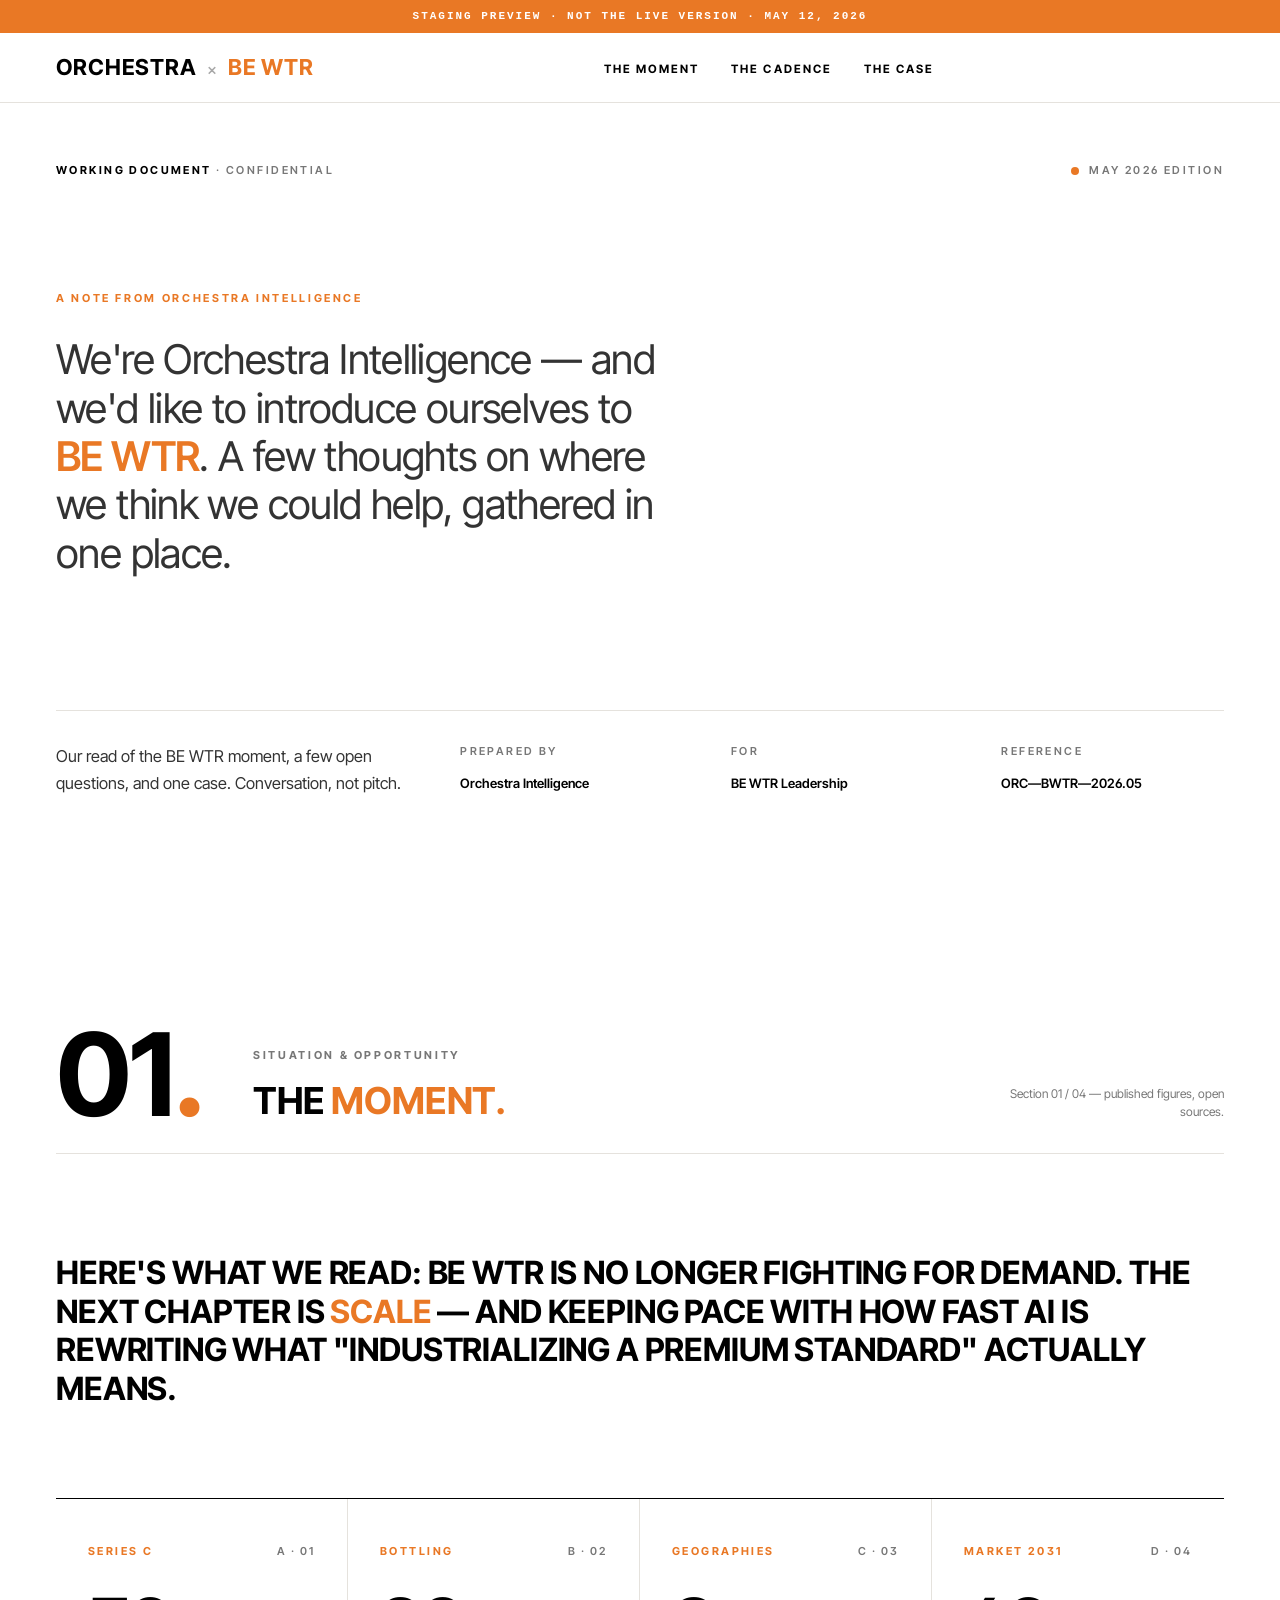
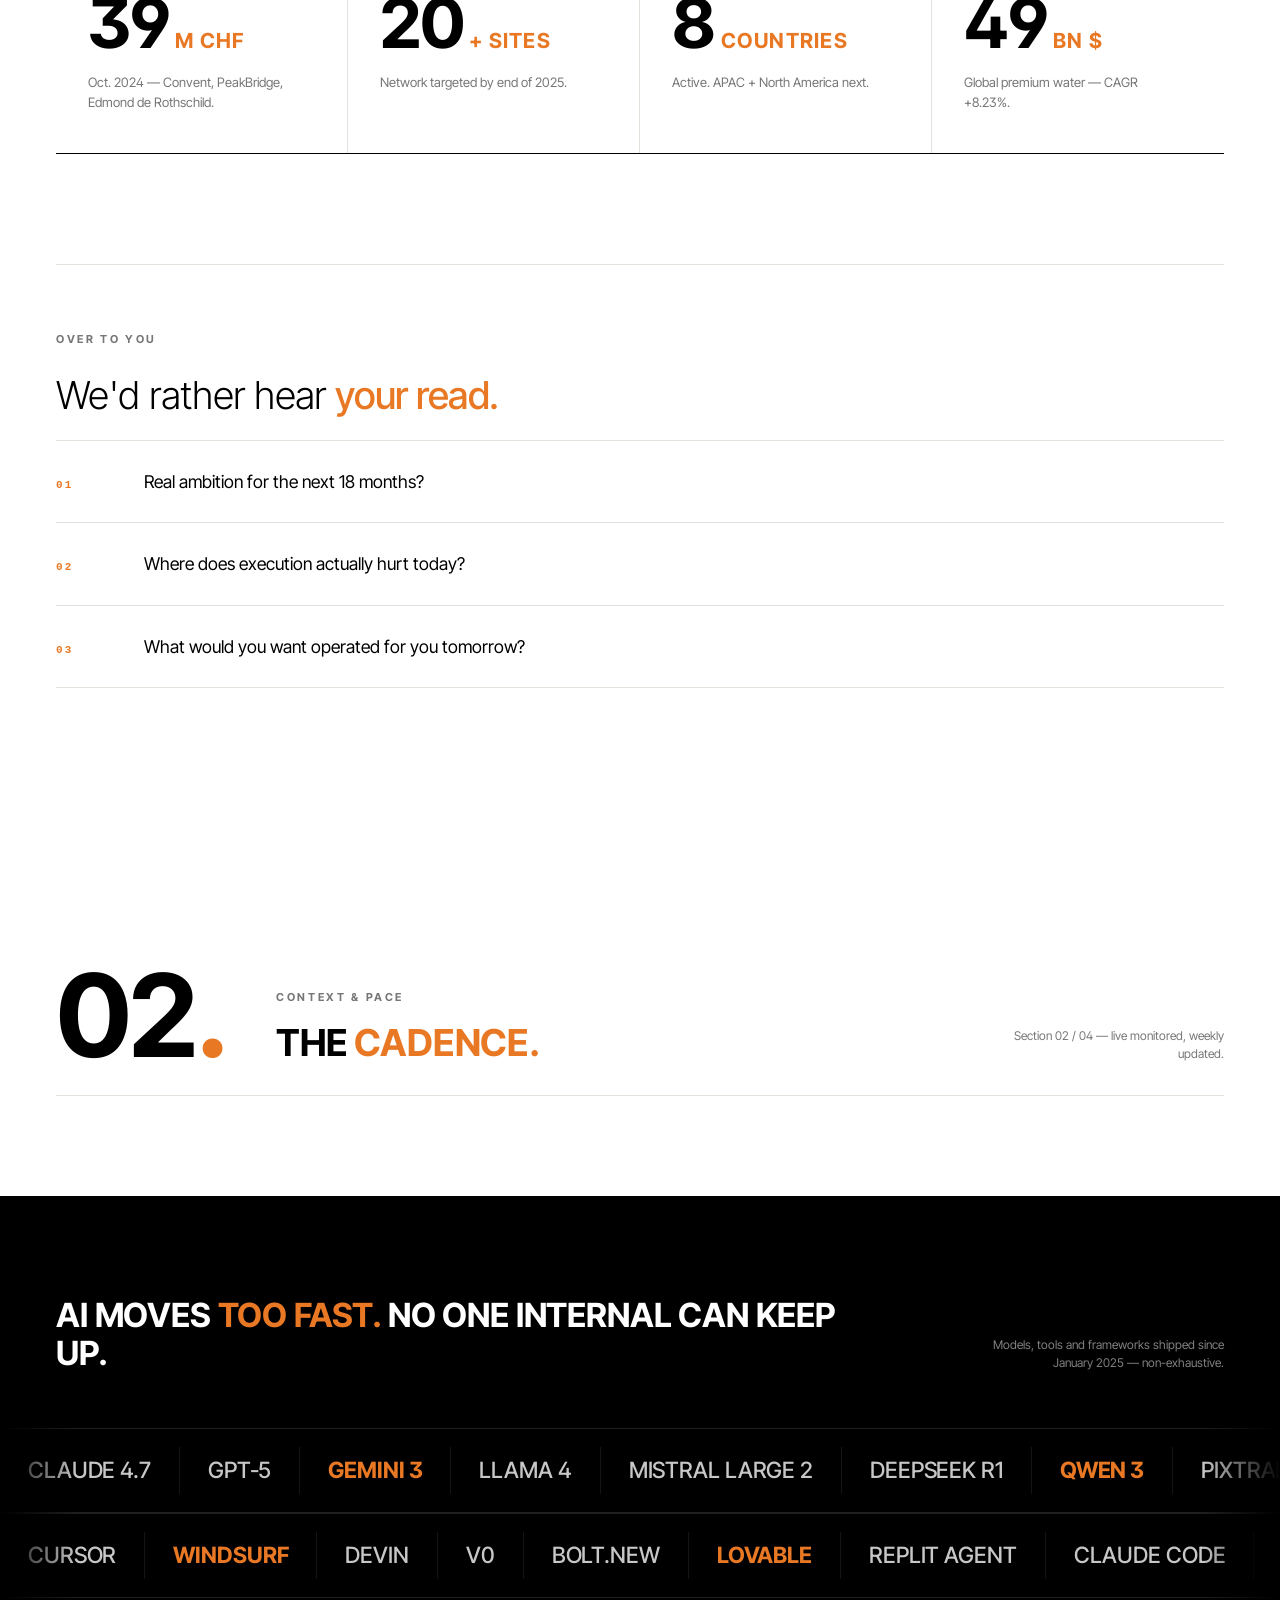
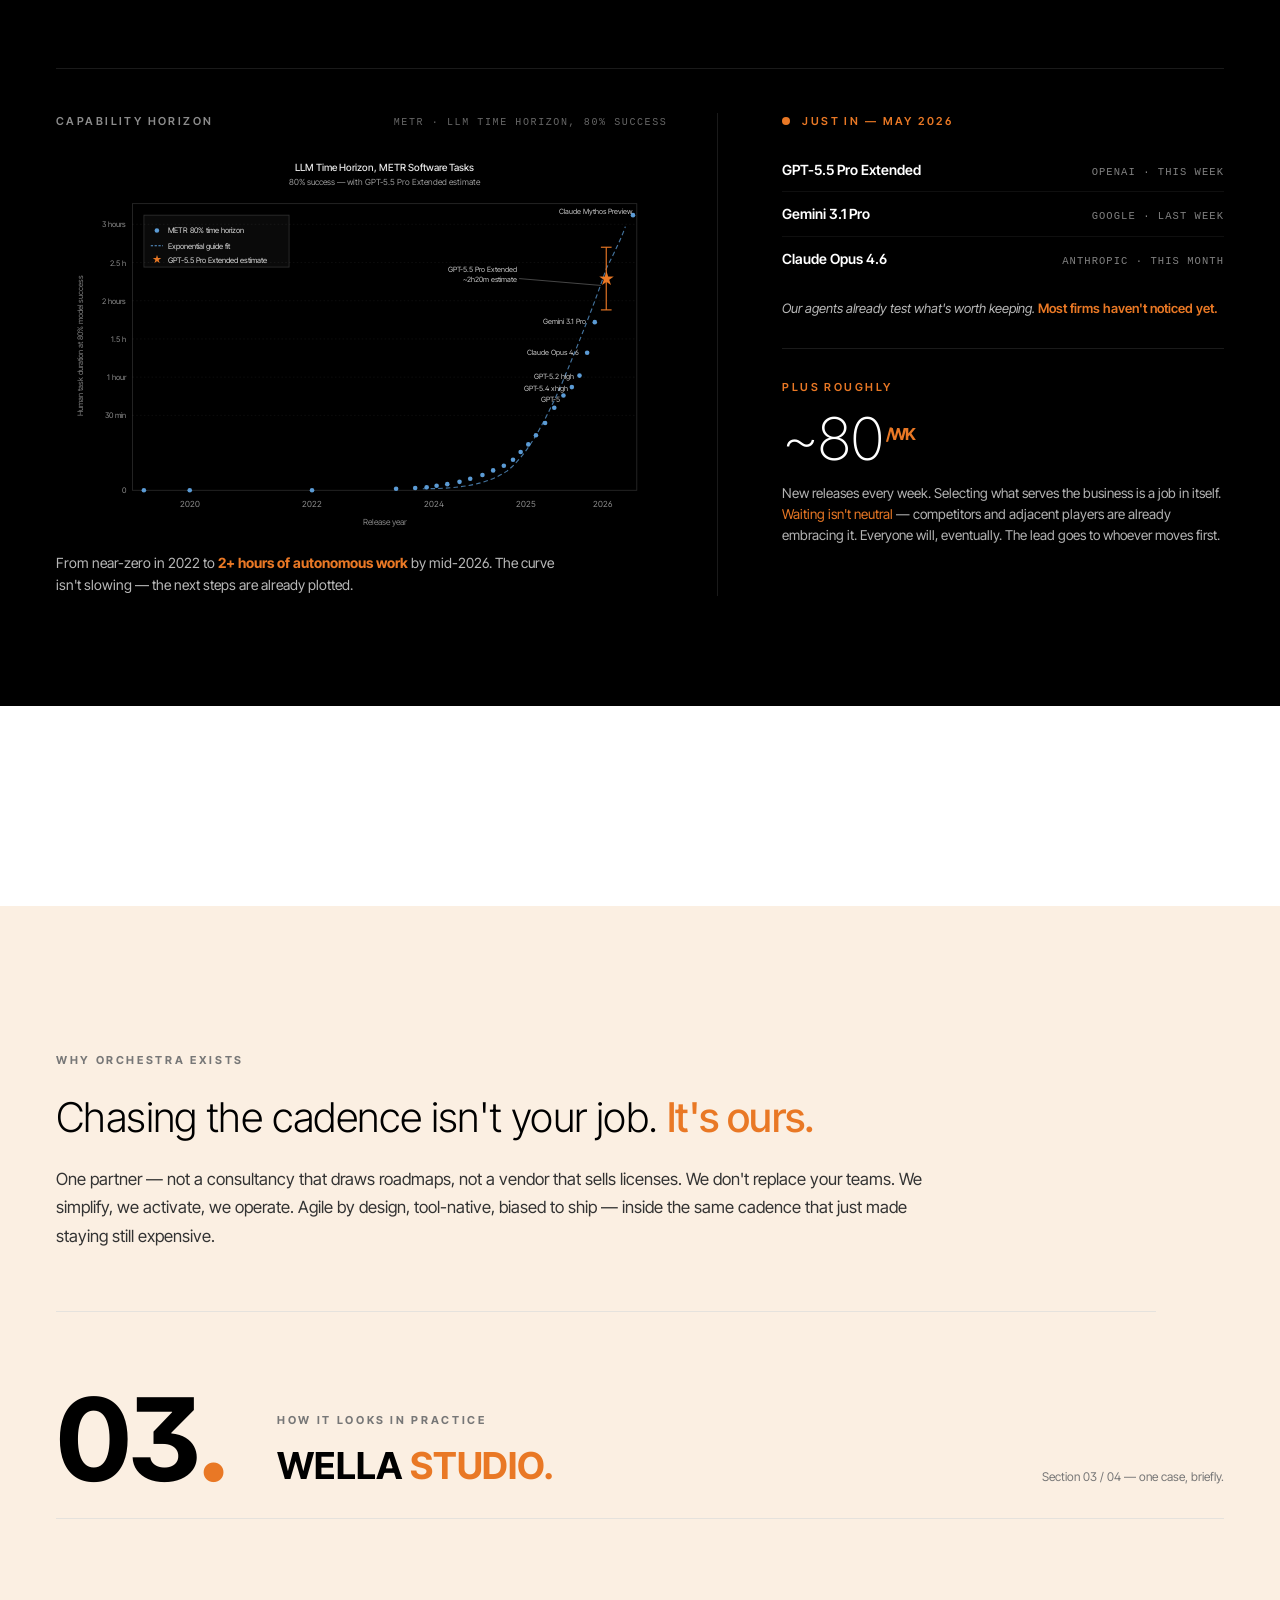
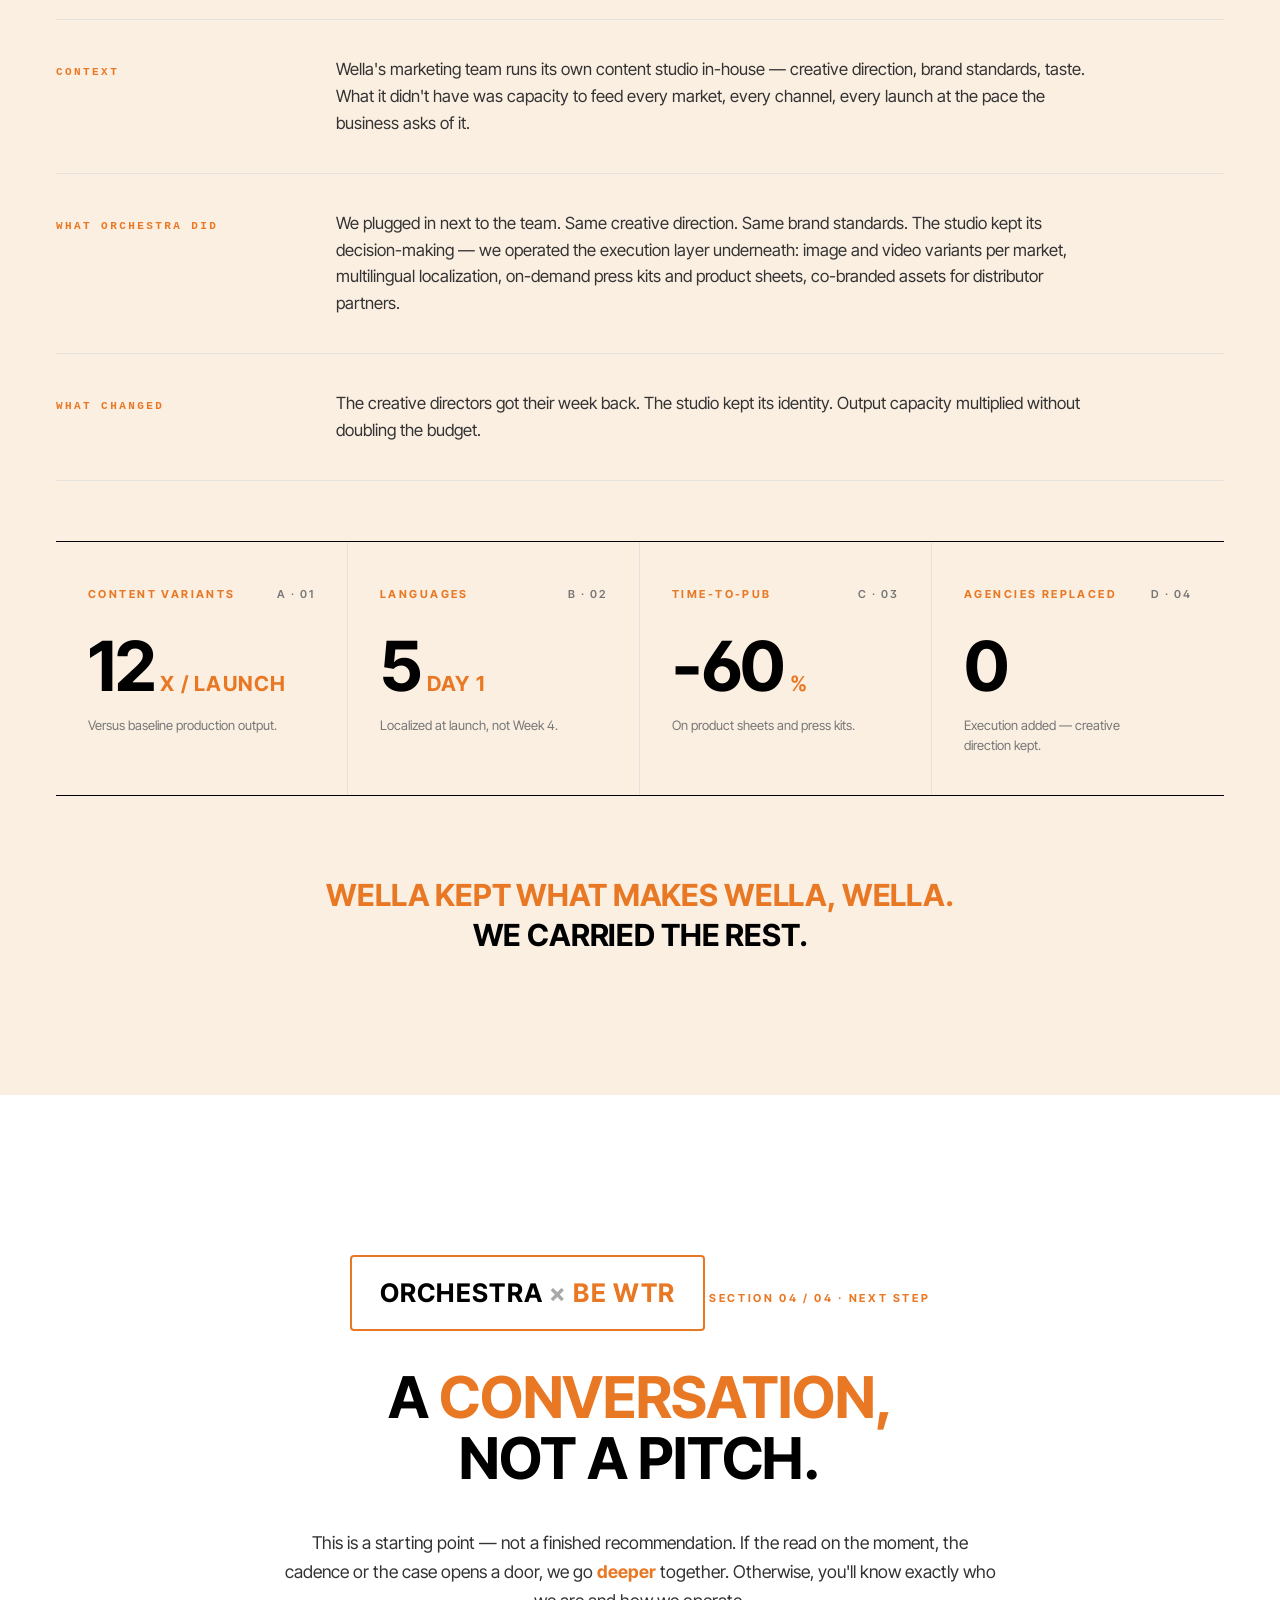
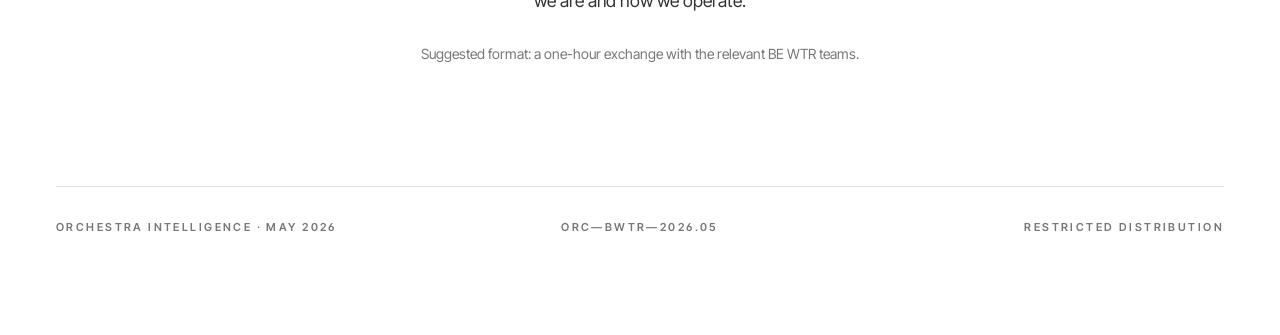
==== commit 85ff764f: "staging: remove market-pulls quote, tighten open question, add why-orchestra bridge block, warm-pape" ====
--- a/staging.html
+++ b/staging.html
@@ -76,18 +76,40 @@
     font-weight: 700;
   }
 
-  /* Why Orchestra transition */
-  .why-orchestra {
+  /* Why Orchestra Exists — bridge block opening the Case section */
+  .why-orchestra-block {
+    margin: 0 0 80px;
+    padding-bottom: 60px;
+    border-bottom: 1px solid var(--line);
+    max-width: 1100px;
+  }
+  .why-orchestra-block .eyebrow { display: inline-block; margin-bottom: 24px; }
+  .why-orchestra-title {
     font-family: 'Inter Tight', sans-serif;
-    font-size: clamp(1.2rem, 2vw, 1.6rem);
-    font-weight: 400;
-    line-height: 1.4;
-    letter-spacing: -0.005em;
+    font-weight: 300;
+    font-size: clamp(1.8rem, 3.2vw, 2.6rem);
+    line-height: 1.18;
+    letter-spacing: -0.015em;
+    margin-bottom: 24px;
+    color: var(--ink);
+    max-width: 940px;
+  }
+  .why-orchestra-title .accent { color: var(--orange); font-weight: 500; }
+  .why-orchestra-block > p {
+    font-size: 1.05rem;
+    line-height: 1.7;
     color: var(--ink-soft);
-    margin: 0 0 90px;
-    max-width: 980px;
-  }
-  .why-orchestra .accent { color: var(--orange); font-weight: 600; }
+    max-width: 880px;
+    margin: 0;
+  }
+
+  /* Warm section (Wella Studio) — orange-pale full-bleed background */
+  .section-warm { position: relative; z-index: 0; }
+  .section-warm::before {
+    content: ""; position: absolute; top: 0; left: 50%; transform: translateX(-50%);
+    width: 100vw; height: 100%; background: var(--orange-pale);
+    z-index: -1;
+  }
 
   /* Case body */
   .case-body { margin: 0 0 60px; border-top: 1px solid var(--line); }
@@ -245,20 +267,13 @@
       </div>
     </div>
 
-    <div class="moment-pull reveal">
-      <div class="glyph-l">“</div>
-      <p>THE MARKET PULLS. <span class="accent">EXECUTION</span> NOW SETS THE PACE.</p>
-      <div class="glyph-r">“</div>
-    </div>
-
     <div class="open-question reveal">
       <span class="eyebrow muted label">OVER TO YOU</span>
-      <h3>Numbers tell one story. <span class="accent">Your read tells another.</span></h3>
-      <p>We've put our reading on this page. What we'd really like is to hear yours.</p>
+      <h3>We'd rather hear <span class="accent">your read.</span></h3>
       <ul>
-        <li><span class="q-num">01</span> What's the real ambition for BE WTR over the next 18 months — the one not in the press releases?</li>
-        <li><span class="q-num">02</span> Where does execution actually hurt today — the friction we can't see from the outside?</li>
-        <li><span class="q-num">03</span> What's the one thing you'd want someone to take off your plate, starting tomorrow?</li>
+        <li><span class="q-num">01</span> Real ambition for the next 18 months?</li>
+        <li><span class="q-num">02</span> Where does execution actually hurt today?</li>
+        <li><span class="q-num">03</span> What would you want operated for you tomorrow?</li>
       </ul>
     </div>
   </section>
@@ -405,7 +420,13 @@
     </div>
   </section>
 
-  <section id="case">
+  <section id="case" class="section-warm">
+    <div class="why-orchestra-block reveal">
+      <span class="eyebrow muted label">WHY ORCHESTRA EXISTS</span>
+      <h3 class="why-orchestra-title">Chasing the cadence isn't your job. <span class="accent">It's ours.</span></h3>
+      <p>One partner — not a consultancy that draws roadmaps, not a vendor that sells licenses. We don't replace your teams. We simplify, we activate, we operate. Agile by design, tool-native, biased to ship — inside the same cadence that just made staying still expensive.</p>
+    </div>
+
     <div class="section-head reveal">
       <div class="num">03<span class="dot">.</span></div>
       <div>
@@ -414,10 +435,6 @@
       </div>
       <div class="meta">Section 03 / 04 — one case, briefly.</div>
     </div>
-
-    <p class="why-orchestra reveal">
-      We built Orchestra to operate inside this cadence — agile by design, tool-native, biased to ship what works as fast as it stops working. <span class="accent">Here's one example.</span>
-    </p>
 
     <div class="case-body reveal">
       <div class="case-row">
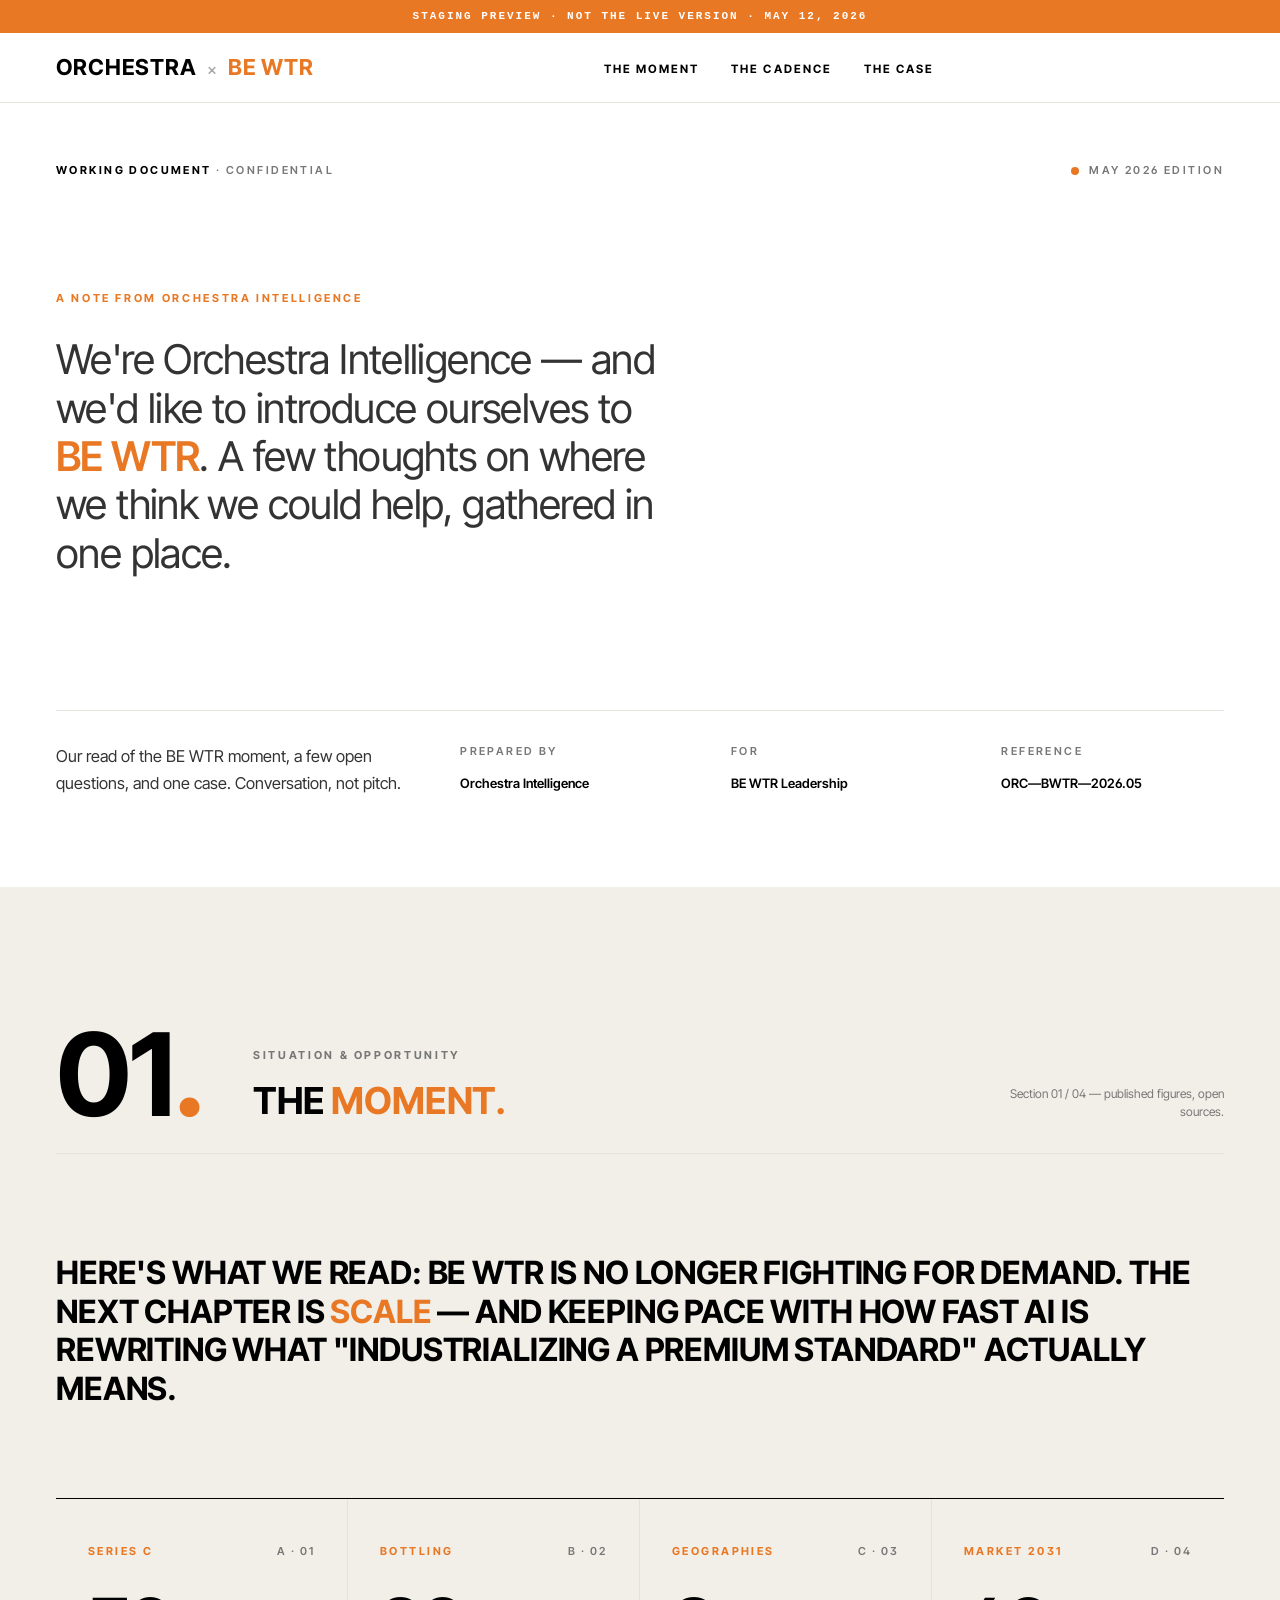
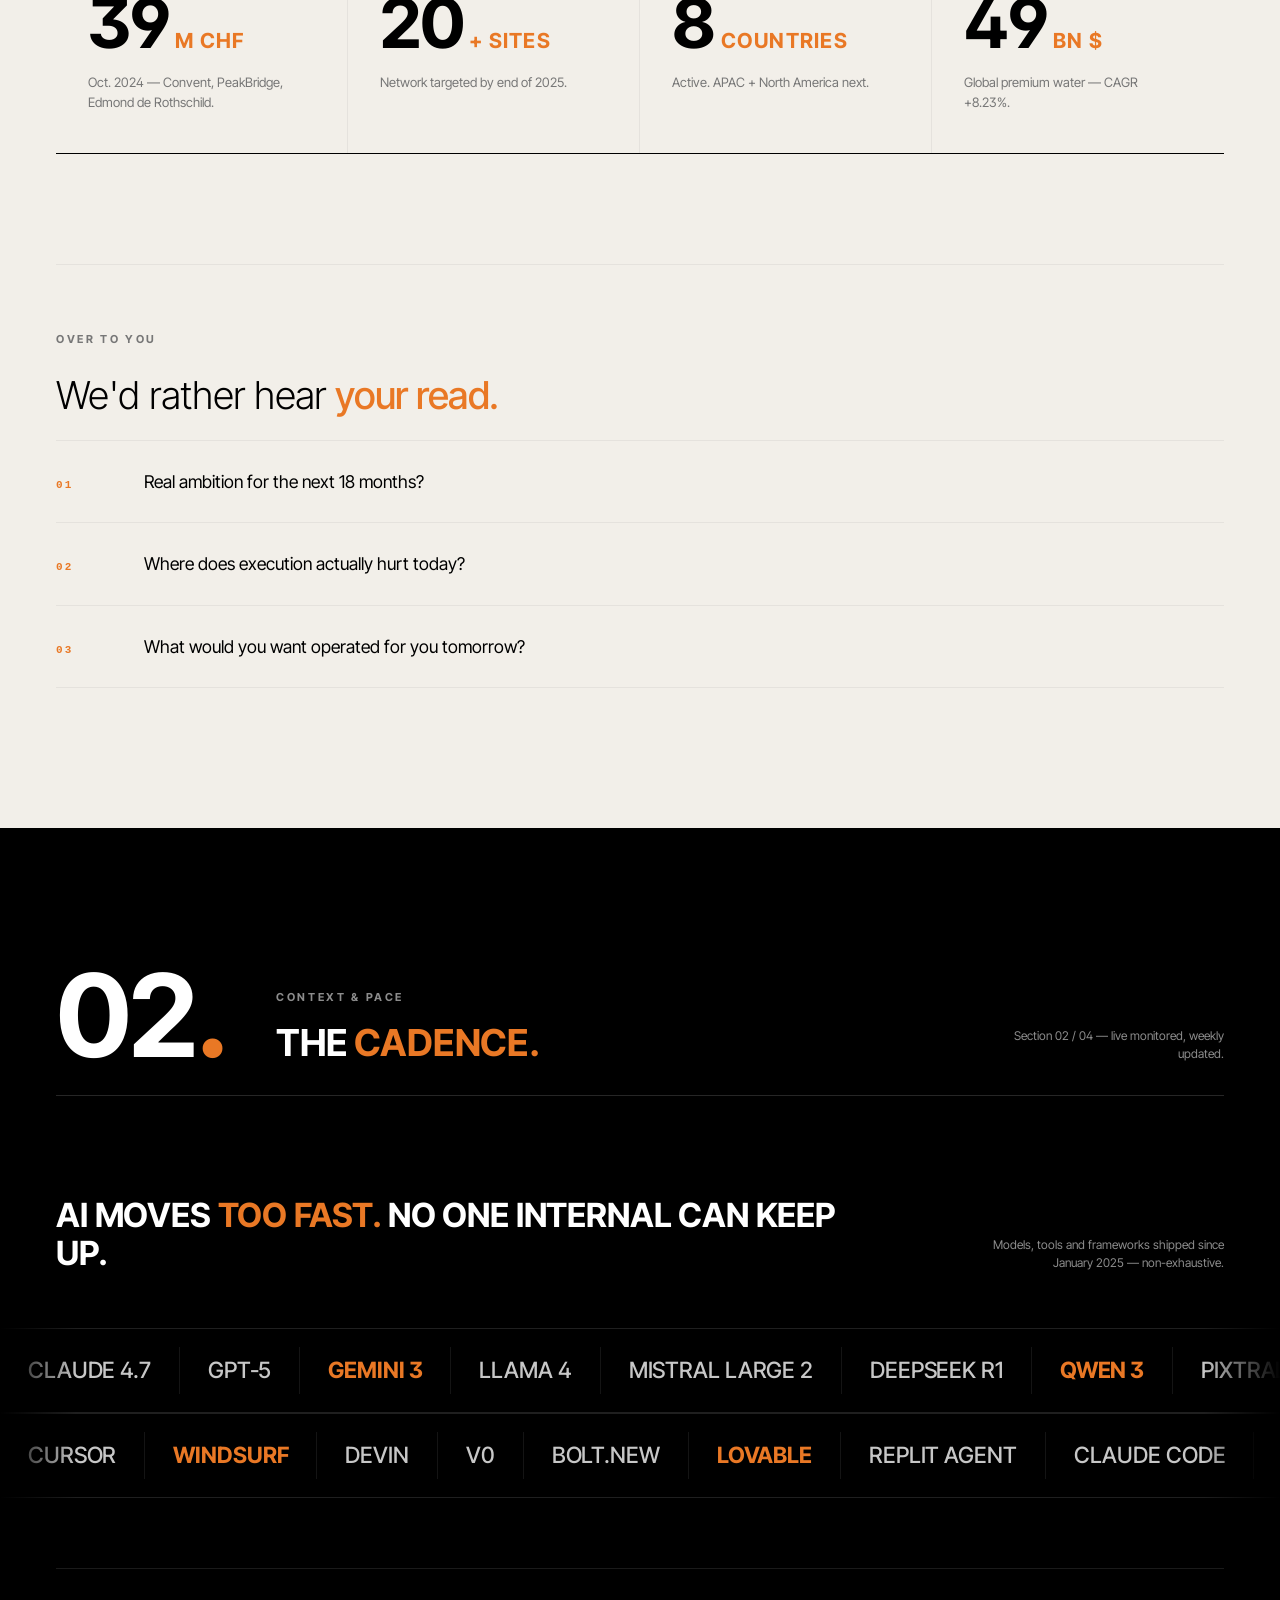
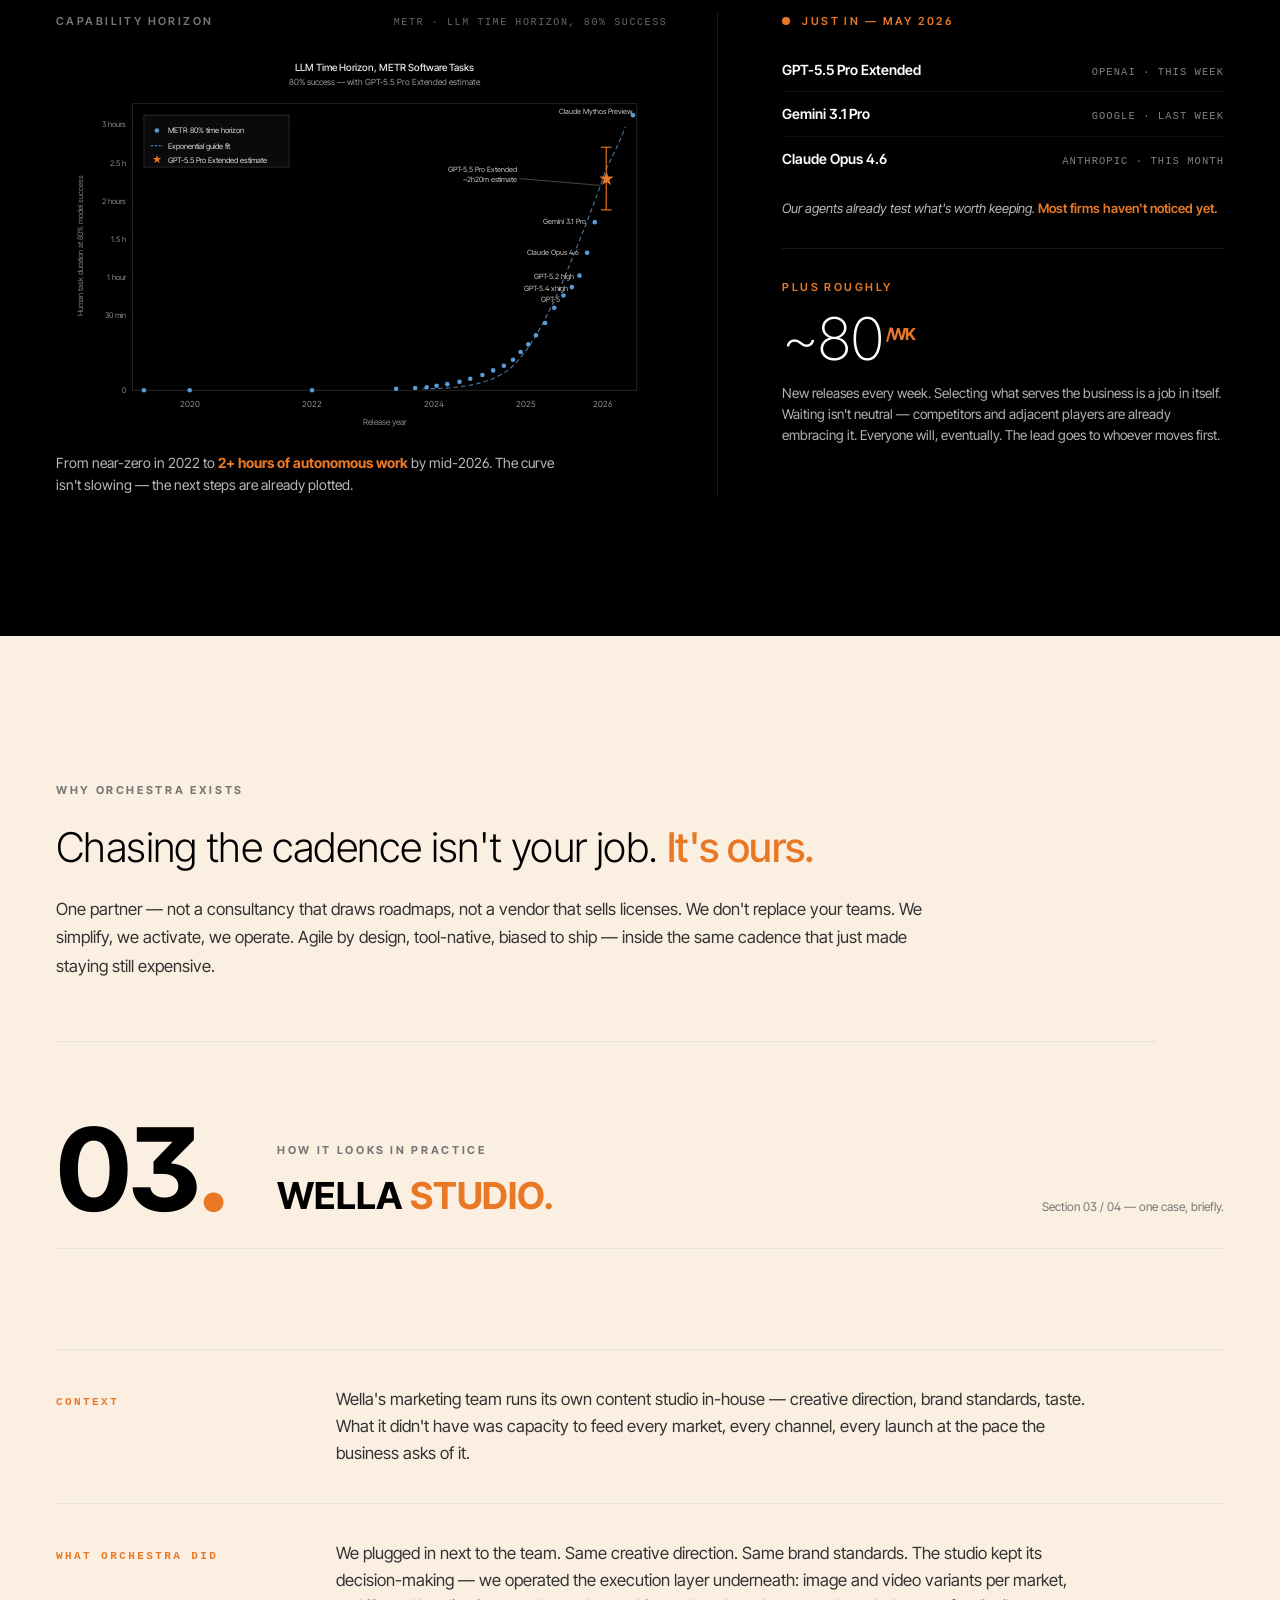
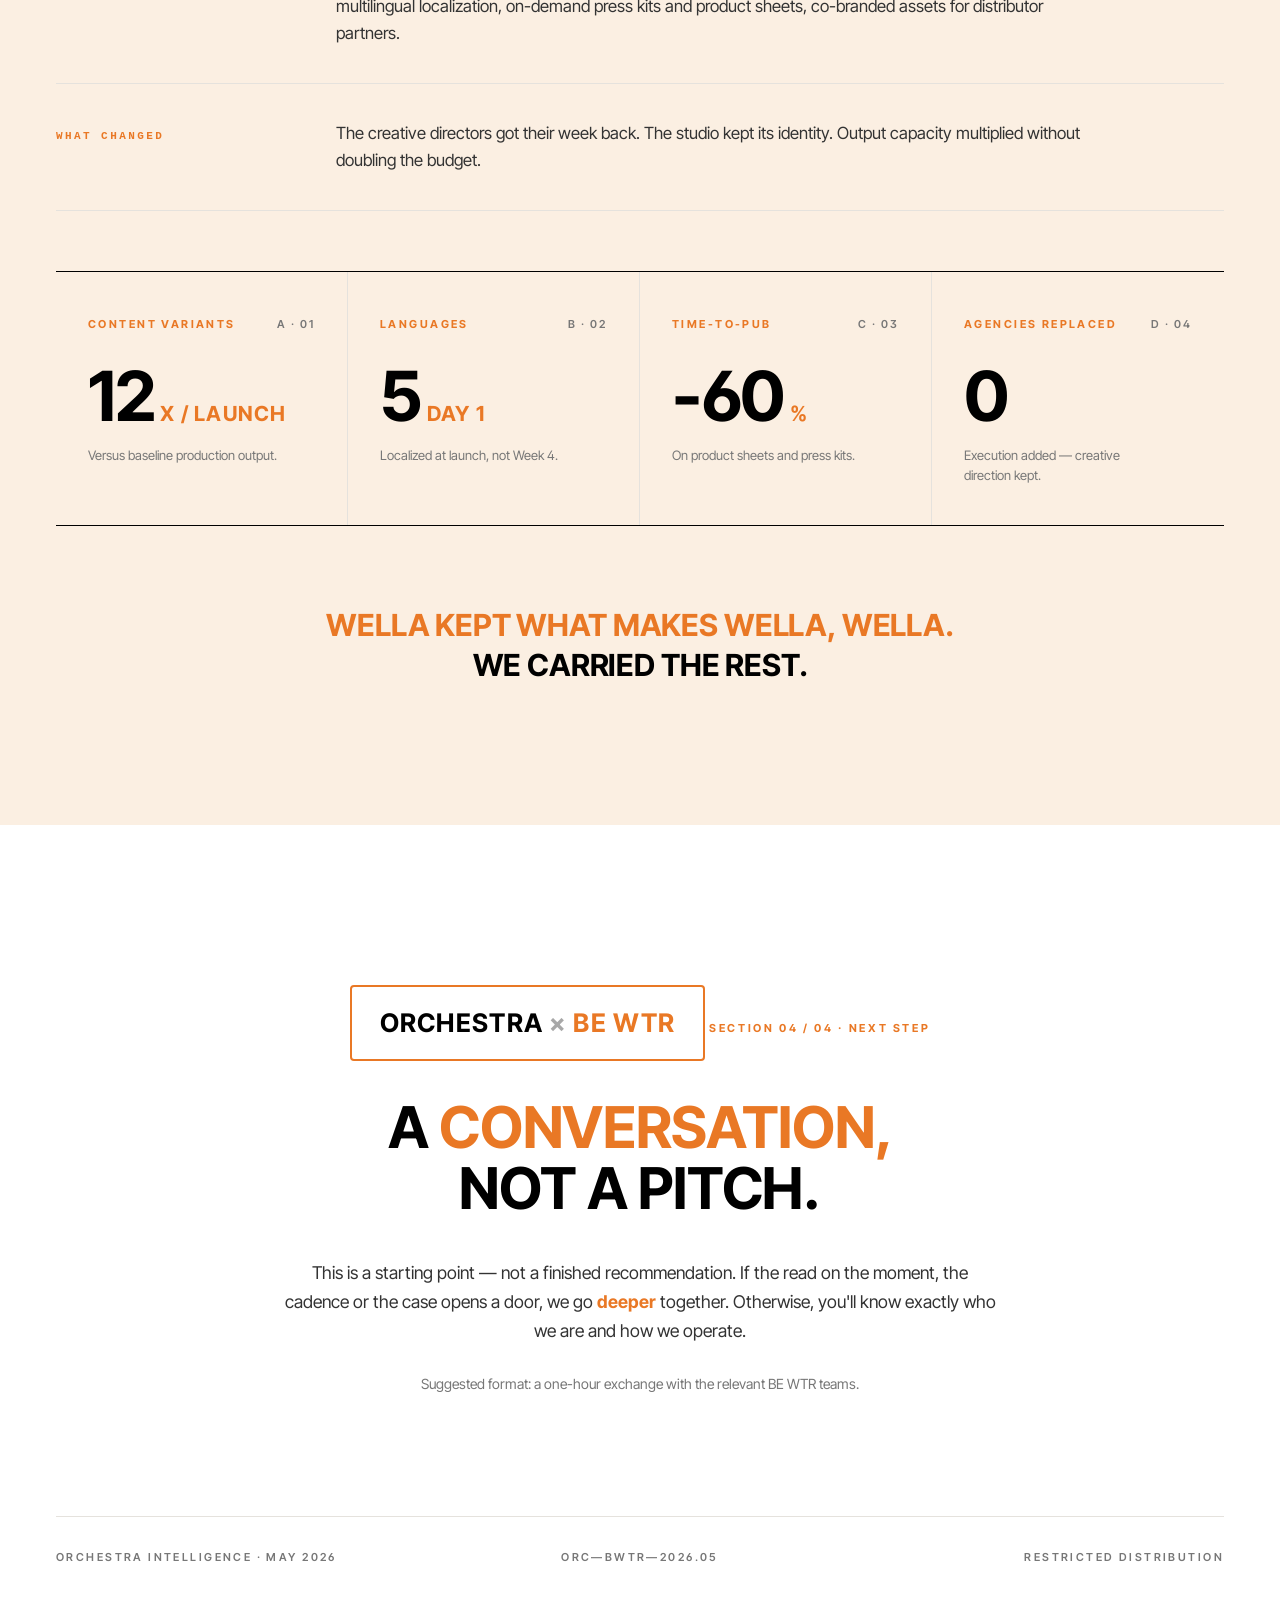
==== commit 8339fc70: "staging(design): full-bleed bg per block — Moment cream, Cadence ink, Wella orange-pale" ====
--- a/staging.html
+++ b/staging.html
@@ -111,6 +111,40 @@
     z-index: -1;
   }
 
+  /* Cream section (Moment) — subtle off-white full-bleed background */
+  .section-cream { position: relative; z-index: 0; }
+  .section-cream::before {
+    content: ""; position: absolute; top: 0; left: 50%; transform: translateX(-50%);
+    width: 100vw; height: 100%; background: var(--bg-3);
+    z-index: -1;
+  }
+
+  /* Dark section (Cadence) — full-bleed black for the ENTIRE section, not just inner block */
+  .section-dark { position: relative; z-index: 0; color: var(--bg); }
+  .section-dark::before {
+    content: ""; position: absolute; top: 0; left: 50%; transform: translateX(-50%);
+    width: 100vw; height: 100%; background: var(--ink);
+    z-index: -1;
+  }
+  .section-dark .section-head { border-bottom-color: rgba(255,255,255,0.15); }
+  .section-dark .section-head .num,
+  .section-dark .section-head .title { color: var(--bg); }
+  .section-dark .section-head .num .dot { color: var(--orange); }
+  .section-dark .section-head .title .accent { color: var(--orange); }
+  .section-dark .section-head .eyebrow.muted,
+  .section-dark .section-head .meta { color: rgba(255,255,255,0.55); }
+  /* Cadence inner block — inherit dark from parent section, no need for its own dark layer */
+  .section-dark .cadence-block { margin-top: 40px; padding: 0; border-top: none; }
+  .section-dark .cadence-head h3 { color: var(--bg); }
+  .section-dark .cadence-head h3 .accent { color: var(--orange); }
+  .section-dark .cadence-head .meta { color: rgba(255,255,255,0.55); }
+  .section-dark .marquee {
+    border-top: 1px solid rgba(255,255,255,0.12);
+    border-bottom: 1px solid rgba(255,255,255,0.12);
+  }
+  .section-dark .marquee-item { color: rgba(255,255,255,0.78); border-right-color: rgba(255,255,255,0.08); }
+  .section-dark .marquee-item.accent { color: var(--orange); }
+
   /* Case body */
   .case-body { margin: 0 0 60px; border-top: 1px solid var(--line); }
   .case-row {
@@ -230,7 +264,7 @@
     </div>
   </header>
 
-  <section id="moment">
+  <section id="moment" class="section-cream">
     <div class="section-head reveal">
       <div class="num">01<span class="dot">.</span></div>
       <div>
@@ -278,7 +312,7 @@
     </div>
   </section>
 
-  <section id="cadence">
+  <section id="cadence" class="section-dark">
     <div class="section-head reveal">
       <div class="num">02<span class="dot">.</span></div>
       <div>
@@ -288,7 +322,7 @@
       <div class="meta">Section 02 / 04 — live monitored, weekly updated.</div>
     </div>
 
-    <div class="cadence-block dark-block">
+    <div class="cadence-block">
       <div class="cadence-head reveal">
         <h3>AI MOVES <span class="accent">TOO FAST.</span> NO ONE INTERNAL CAN KEEP UP.</h3>
         <div class="meta">Models, tools and frameworks shipped since January 2025 — non-exhaustive.</div>
